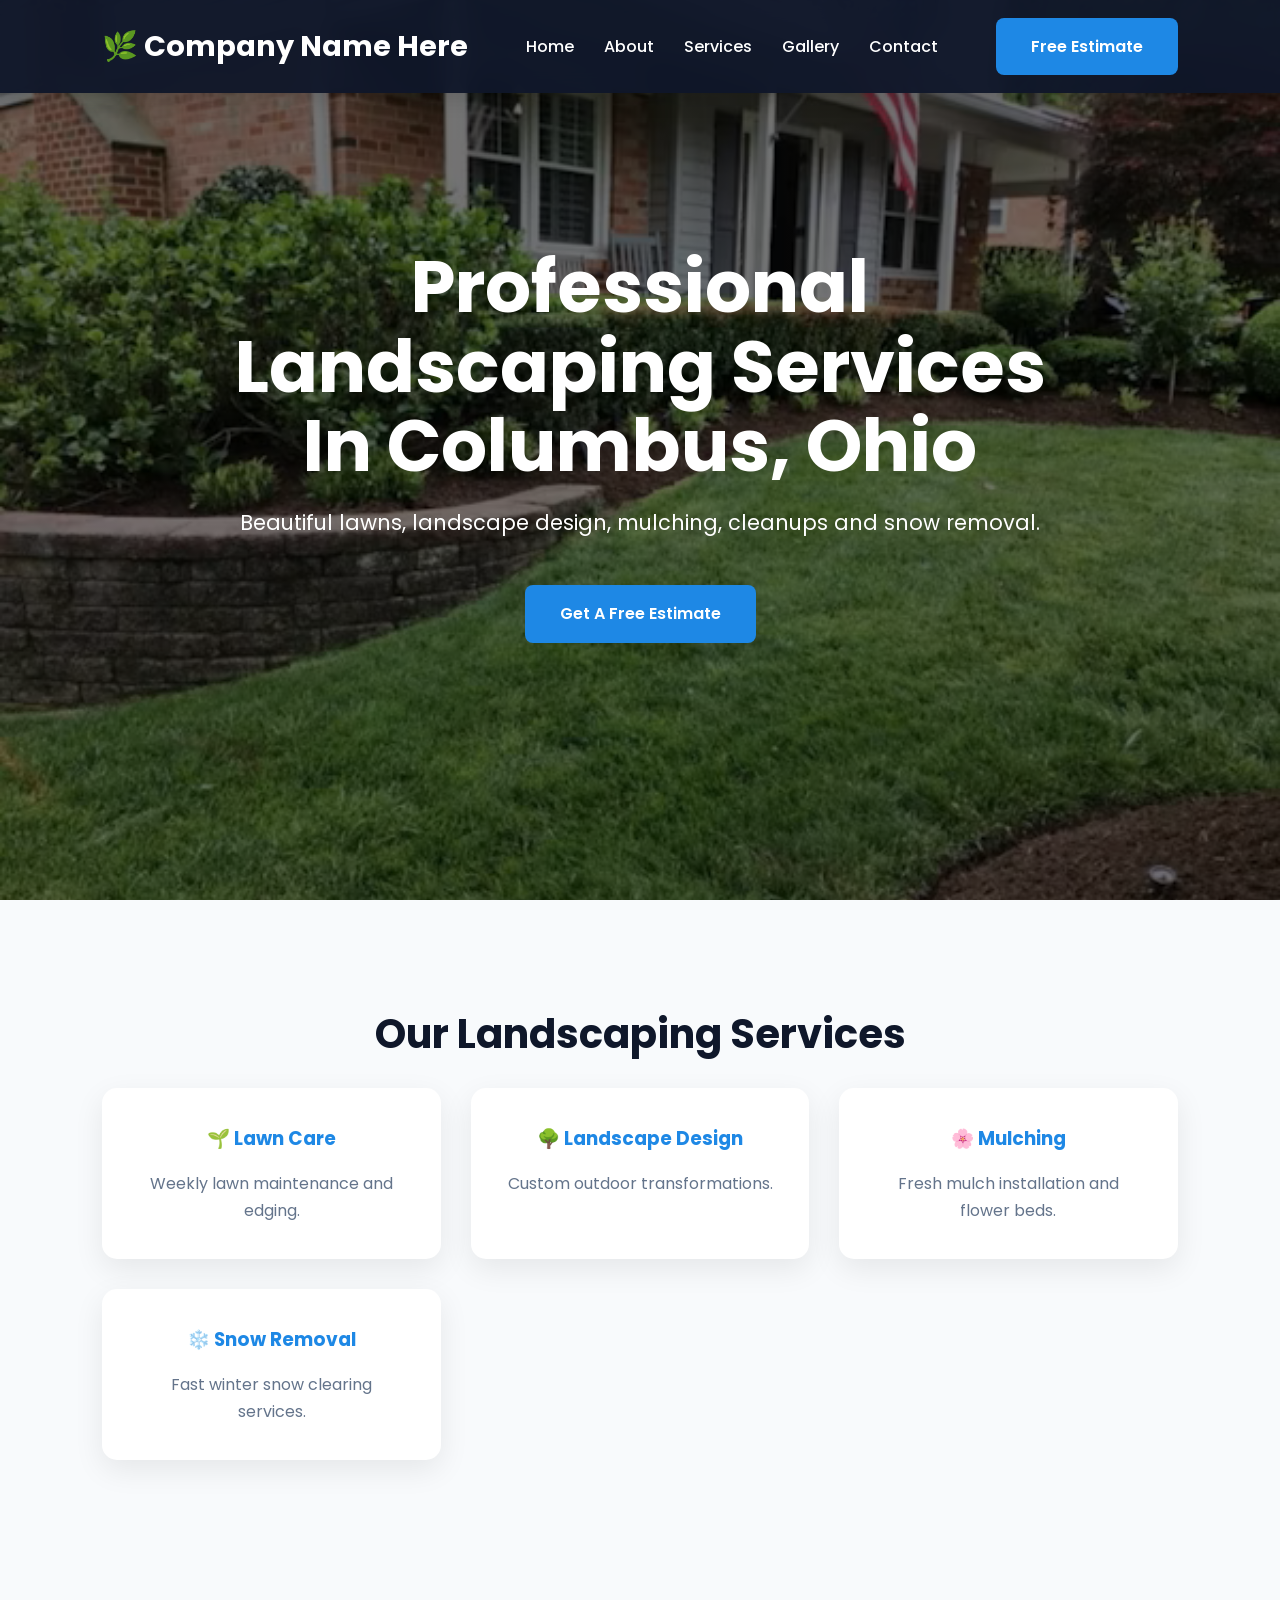
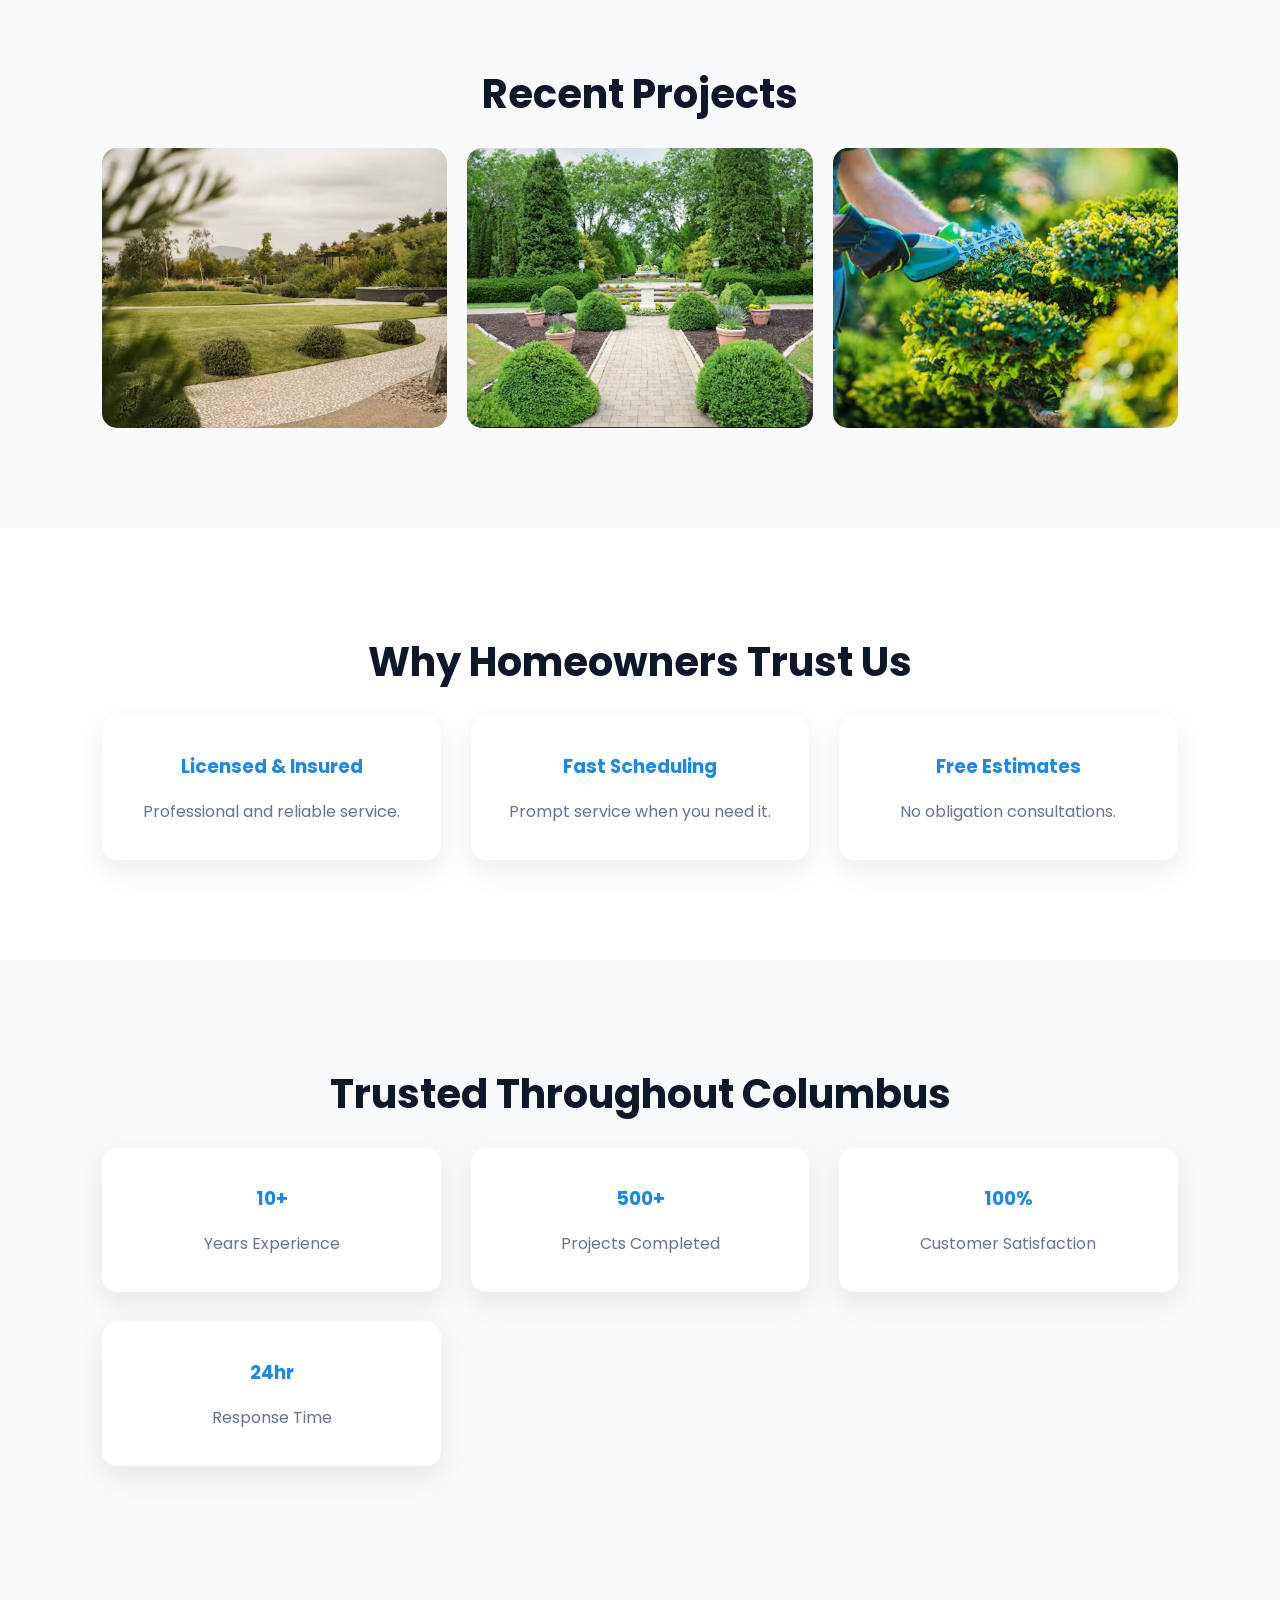
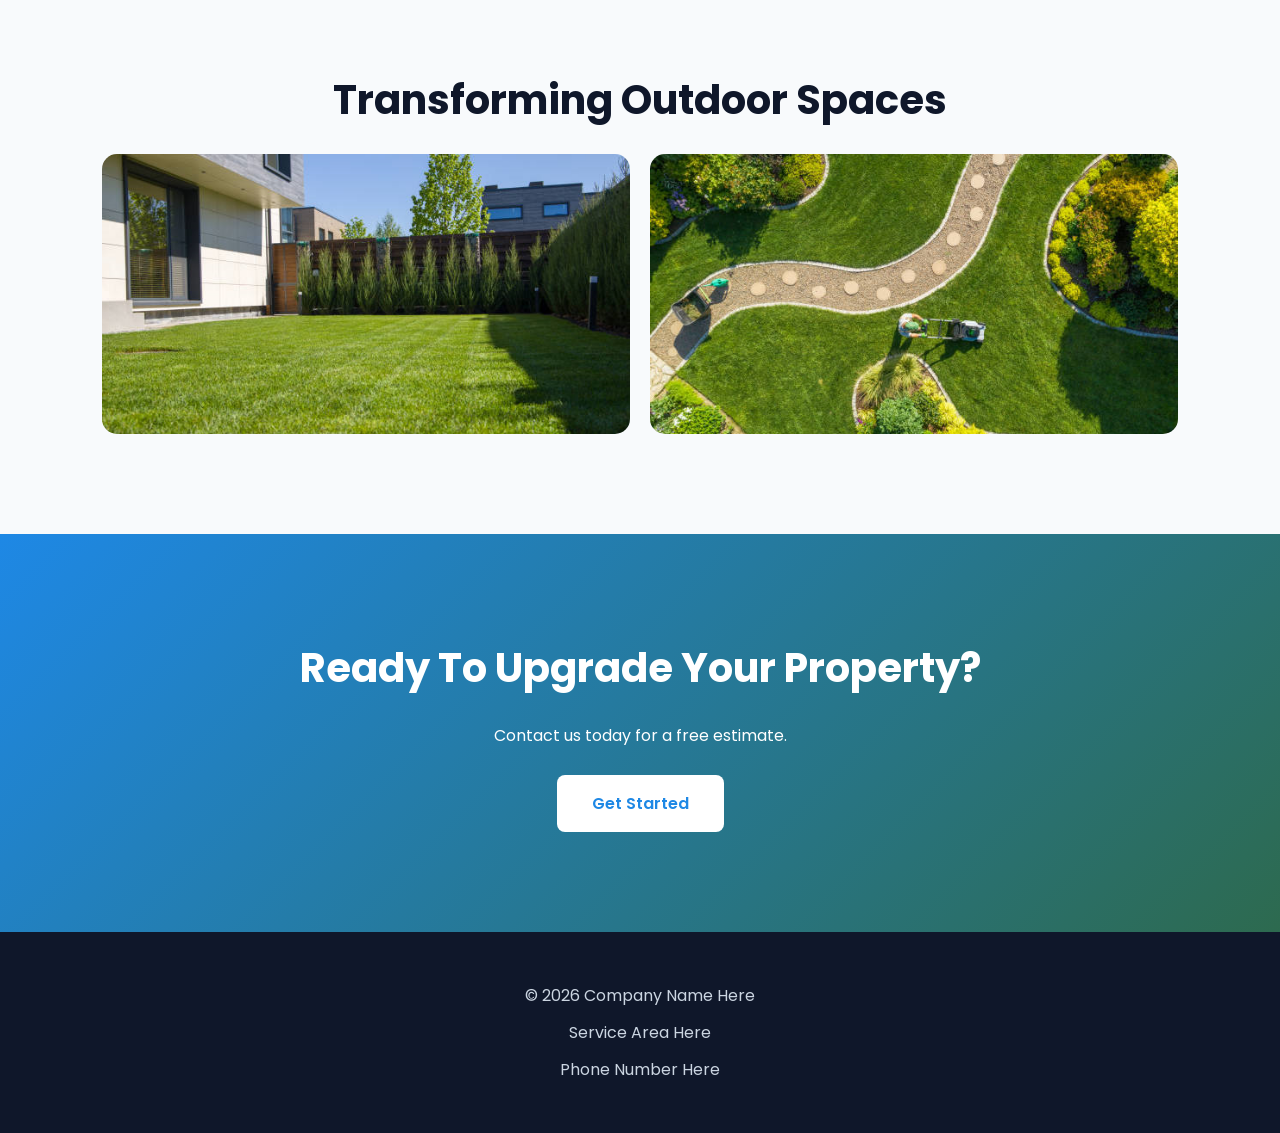
==== index.html @ c64b62e5 "Implement menu toggle functionality in index.html Added JavaScript for menu toggle functionality." ====
<!DOCTYPE html>
<html lang="en">

<head>
    <meta charset="UTF-8">
    <meta name="viewport" content="width=device-width, initial-scale=1.0">

    <title>Company Name Here</title>

    <link rel="stylesheet" href="css/style.css">
</head>
<script>

const menuToggle = document.getElementById("menu-toggle");
const navMenu = document.getElementById("nav-menu");

menuToggle.addEventListener("click", () => {
    navMenu.classList.toggle("active");
});

</script>
<body>


<nav>
    <div class="logo">
        🌿 Company Name Here
    </div>
<div class="menu-toggle" id="menu-toggle">
    ☰
</div>
    <ul id="nav-menu">
        <li><a href="index.html">Home</a></li>
        <li><a href="about.html">About</a></li>
        <li><a href="services.html">Services</a></li>
        <li><a href="gallery.html">Gallery</a></li>
        <li><a href="contact.html">Contact</a></li>
    </ul>

    <a href="contact.html" class="btn">
        Free Estimate
    </a>
</nav>
<section class="hero">

    <div class="hero-content">

        <h1>
            Professional Landscaping Services
            In Columbus, Ohio
        </h1>

        <p>
            Beautiful lawns, landscape design,
            mulching, cleanups and snow removal.
        </p>

        <a href="contact.html" class="btn">
            Get A Free Estimate
        </a>

    </div>

</section>
<section class="services-preview">

<h2>Our Landscaping Services</h2>

<div class="cards">

<div class="card">
<h3>🌱 Lawn Care</h3>
<p>Weekly lawn maintenance and edging.</p>
</div>

<div class="card">
<h3>🌳 Landscape Design</h3>
<p>Custom outdoor transformations.</p>
</div>

<div class="card">
<h3>🌸 Mulching</h3>
<p>Fresh mulch installation and flower beds.</p>
</div>

<div class="card">
<h3>❄️ Snow Removal</h3>
<p>Fast winter snow clearing services.</p>
</div>

</div>

</section>
<section class="projects">

<h2>Recent Projects</h2>

<div class="gallery">

<img src="images/project1.png" alt="">
<img src="images/project2.png" alt="">
<img src="images/project3.png" alt="">

</div>

</section>
<section class="why-us">

<h2>Why Homeowners Trust Us</h2>

<div class="cards">

<div class="card">
<h3>Licensed & Insured</h3>
<p>Professional and reliable service.</p>
</div>

<div class="card">
<h3>Fast Scheduling</h3>
<p>Prompt service when you need it.</p>
</div>

<div class="card">
<h3>Free Estimates</h3>
<p>No obligation consultations.</p>
</div>

</div>

</section>
<section class="stats">

<h2>Trusted Throughout Columbus</h2>

<div class="cards">

<div class="card">
<h3>10+</h3>
<p>Years Experience</p>
</div>

<div class="card">
<h3>500+</h3>
<p>Projects Completed</p>
</div>

<div class="card">
<h3>100%</h3>
<p>Customer Satisfaction</p>
</div>

<div class="card">
<h3>24hr</h3>
<p>Response Time</p>
</div>

</div>

</section>
<section class="before-after">

<h2>Transforming Outdoor Spaces</h2>

<div class="gallery">

<img src="images/before.png" alt="">
<img src="images/after.png" alt="">

</div>

</section>
<section class="cta">

<h2>
Ready To Upgrade Your Property?
</h2>

<p>
Contact us today for a free estimate.
</p>

<a href="contact.html" class="btn">
Get Started
</a>

</section>

<footer>

<p>
© 2026 Company Name Here
</p>

<p>
Service Area Here
</p>

<p>
Phone Number Here
</p>

</footer>
---- css/style.css ----
@import url('https://fonts.googleapis.com/css2?family=Poppins:wght@300;400;500;600;700;800&display=swap');

/* ==========================
   ROOT COLORS
========================== */

:root{
    --primary:#1e88e5;
    --primary-dark:#1565c0;
    --secondary:#2d6a4f;
    --dark:#0f172a;
    --light:#f8fafc;
    --gray:#64748b;
    --white:#ffffff;
}

/* ==========================
   RESET
========================== */

*{
    margin:0;
    padding:0;
    box-sizing:border-box;
}

html{
    scroll-behavior:smooth;
}

body{
    font-family:'Poppins',sans-serif;
    background:var(--light);
    color:#333;
    line-height:1.7;
}

img{
    max-width:100%;
    display:block;
}

a{
    text-decoration:none;
}

ul{
    list-style:none;
}

/* ==========================
   CONTAINER
========================== */

.container{
    width:90%;
    max-width:1200px;
    margin:auto;
}

/* ==========================
   NAVBAR
========================== */

nav{
    position:fixed;
    top:0;
    left:0;
    width:100%;
    background:rgba(15,23,42,.95);
    backdrop-filter:blur(10px);
    padding:18px 8%;
    display:flex;
    justify-content:space-between;
    align-items:center;
    z-index:1000;
    box-shadow:0 5px 20px rgba(0,0,0,.15);
}

.logo{
    color:white;
    font-size:1.8rem;
    font-weight:700;
}

.logo span{
    color:var(--primary);
}

nav ul{
    display:flex;
    gap:30px;
}

nav ul li a{
    color:white;
    font-weight:500;
    transition:.3s;
}

nav ul li a:hover{
    color:var(--primary);
}

/* ==========================
   BUTTONS
========================== */

.btn{
    display:inline-block;
    background:var(--primary);
    color:white;
    padding:15px 35px;
    border-radius:8px;
    font-weight:600;
    transition:.3s;
}

.btn:hover{
    background:var(--primary-dark);
    transform:translateY(-4px);
}

/* ==========================
   HERO SECTION
========================== */

.hero{
    height:100vh;

    background:
    linear-gradient(
    rgba(0,0,0,.55),
    rgba(0,0,0,.55)),
    url("../images/hero.png");

    background-size:cover;
    background-position:center;
    background-repeat:no-repeat;

    display:flex;
    justify-content:center;
    align-items:center;
    text-align:center;

    color:white;
}

.hero-content{
    max-width:900px;
    padding:20px;
}

.hero-content h1{
    font-size:4.5rem;
    line-height:1.1;
    margin-bottom:20px;
}

.hero-content p{
    font-size:1.3rem;
    margin-bottom:35px;
}

.hero-content .btn{
    margin:10px;
}

/* ==========================
   SECTION GENERAL
========================== */

section{
    padding:100px 8%;
}

section h2{
    text-align:center;
    font-size:2.5rem;
    margin-bottom:20px;
    color:var(--dark);
}

.section-subtitle{
    text-align:center;
    color:var(--gray);
    margin-bottom:60px;
}

/* ==========================
   SERVICE CARDS
========================== */

.cards{
    display:grid;
    grid-template-columns:repeat(auto-fit,minmax(260px,1fr));
    gap:30px;
}

.card{
    background:white;
    padding:35px;
    border-radius:15px;
    text-align:center;
    box-shadow:0 10px 30px rgba(0,0,0,.08);
    transition:.3s;
}

.card:hover{
    transform:translateY(-10px);
}

.card h3{
    color:var(--primary);
    margin-bottom:15px;
}

.card p{
    color:var(--gray);
}

/* ==========================
   FEATURE IMAGE SECTION
========================== */

.feature-section{
    display:grid;
    grid-template-columns:1fr 1fr;
    gap:40px;
    align-items:center;
}

.feature-section img{
    border-radius:15px;
    box-shadow:0 10px 30px rgba(0,0,0,.15);
}

.feature-content h2{
    text-align:left;
}

.feature-content p{
    margin-bottom:20px;
    color:var(--gray);
}

/* ==========================
   GALLERY
========================== */

.gallery{
    display:grid;
    grid-template-columns:repeat(auto-fit,minmax(300px,1fr));
    gap:20px;
}

.gallery img{
    height:280px;
    width:100%;
    object-fit:cover;
    border-radius:15px;
    transition:.4s;
}

.gallery img:hover{
    transform:scale(1.05);
}

/* ==========================
   WHY CHOOSE US
========================== */

.why-us{
    background:white;
}

.why-us-grid{
    display:grid;
    grid-template-columns:repeat(auto-fit,minmax(250px,1fr));
    gap:30px;
}

.why-box{
    background:var(--light);
    padding:30px;
    border-radius:15px;
    border-left:5px solid var(--primary);
}

.why-box h3{
    margin-bottom:10px;
    color:var(--dark);
}

/* ==========================
   TESTIMONIALS
========================== */

.testimonials{
    background:#edf6ff;
}

.testimonial{
    background:white;
    max-width:800px;
    margin:20px auto;
    padding:40px;
    border-radius:15px;
    text-align:center;
    box-shadow:0 10px 25px rgba(0,0,0,.08);
}

.testimonial h4{
    margin-top:20px;
    color:var(--primary);
}

/* ==========================
   CTA SECTION
========================== */

.cta{
    background:
    linear-gradient(
    135deg,
    var(--primary),
    var(--secondary));

    text-align:center;
    color:white;

    padding:100px 0;
    width:100%;
}

.cta h2{
    color:white;
}

.cta p{
    margin-bottom:25px;
}
.cta .btn{
    background:white;
    color:var(--primary);
}

.cta .btn:hover{
    background:#f1f5f9;
}
/* ==========================
   CONTACT FORM
========================== */

form{
    max-width:700px;
    margin:auto;
}

form input,
form textarea{
    width:100%;
    padding:16px;
    border:1px solid #ddd;
    border-radius:10px;
    margin-bottom:20px;
    font-family:inherit;
}

form textarea{
    resize:none;
    height:180px;
}

form button{
    width:100%;
    padding:18px;
    border:none;
    border-radius:10px;
    background:var(--primary);
    color:white;
    font-size:1rem;
    font-weight:600;
    cursor:pointer;
    transition:.3s;
}

form button:hover{
    background:var(--primary-dark);
}

/* ==========================
   FOOTER
========================== */

footer{
    background:var(--dark);
    color:white;
    text-align:center;
    padding:40px 20px;
}

footer p{
    margin:10px 0;
    color:#cbd5e1;
}

/* ==========================
   ABOUT PAGE
========================== */

.about-section{
    max-width:1000px;
    margin:auto;
    text-align:center;
}

.about-section p{
    margin-bottom:25px;
    color:var(--gray);
}

/* ==========================
   SERVICES PAGE
========================== */

.service{
    background:white;
    padding:30px;
    border-radius:15px;
    margin-bottom:25px;
    box-shadow:0 10px 25px rgba(0,0,0,.08);
}

.service h2{
    text-align:left;
    color:var(--primary);
}

/* ==========================
   MOBILE
========================== */

@media(max-width:900px){

    nav{
        flex-direction:column;
        gap:15px;
    }

    nav ul{
        flex-wrap:wrap;
        justify-content:center;
    }

    .hero-content h1{
        font-size:2.8rem;
    }

    .hero-content p{
        font-size:1rem;
    }

    .feature-section{
        grid-template-columns:1fr;
    }

    section{
        padding:80px 5%;
    }
}
/* ==========================
   ABOUT BANNER
========================== */

.about-banner{
    height:60vh;

    background:
    linear-gradient(
        rgba(0,0,0,.45),
        rgba(0,0,0,.45)
    ),
    url("../images/about-hero.jpg");

    background-size:cover;
    background-position:center;

    display:flex;
    justify-content:center;
    align-items:center;

    text-align:center;
}

.banner-overlay h1{
    color:white;
    font-size:4rem;
    font-weight:700;
    text-shadow:0 4px 10px rgba(0,0,0,.3);
}
.contact-banner{
    height:80vh;

    background:
    linear-gradient(
        rgba(0,0,0,.60),
        rgba(0,0,0,.60)
    ),
    url("../images/contact-hero.png");

    background-size:cover;
    background-position:center;
    background-repeat:no-repeat;

    display:flex;
    justify-content:center;
    align-items:center;
    text-align:center;
}
/* ==========================
   ABOUT PAGE
========================== */

.about-section{
    max-width:1000px;
    margin:auto;
    text-align:center;
}

.about-title{
    text-align:center;
    font-size:3rem;
    margin-bottom:30px;
    color:var(--dark);
}
.about-section{
    max-width:1000px;
    margin:auto;
    text-align:center;
}
/* ==========================
   ABOUT PAGE HERO
========================== */

.about-banner{
    height:70vh;

    background:
    linear-gradient(
        rgba(0,0,0,.60),
        rgba(0,0,0,.60)
    ),
    url("../images/about-hero.png");

    background-size:cover;
    background-position:center;
    background-repeat:no-repeat;

    display:flex;
    justify-content:center;
    align-items:center;
    text-align:center;
}

.banner-overlay h1{
    color:white;
    font-size:4rem;
    font-weight:700;
    text-shadow:0 4px 8px rgba(0,0,0,.4);
}
.mission-section{
    max-width:900px;
    margin:auto;
    text-align:center;
}

.mission-section p{
    text-align:center;
    color:#64748b;
    font-size:1.1rem;
    line-height:1.8;
}
.mission-section h2{
    font-size:2.5rem;
    margin-bottom:25px;
    text-align:center;
}
.banner-overlay p{
    color:white;
    font-size:1.3rem;
    margin-top:15px;
    max-width:700px;
    margin-left:auto;
    margin-right:auto;
    text-shadow:0 3px 8px rgba(0,0,0,.4);
}
/* HAMBURGER MENU */

.menu-toggle{
    display:none;
    font-size:2rem;
    color:white;
    cursor:pointer;
}

@media(max-width:900px){

    .menu-toggle{
        display:block;
    }

    nav{
        flex-wrap:wrap;
    }

    nav ul{
        display:none;
        width:100%;
        flex-direction:column;
        text-align:center;
        margin-top:20px;
        gap:20px;
    }

    nav ul.active{
        display:flex;
    }

    nav .btn{
        display:none;
    }
}
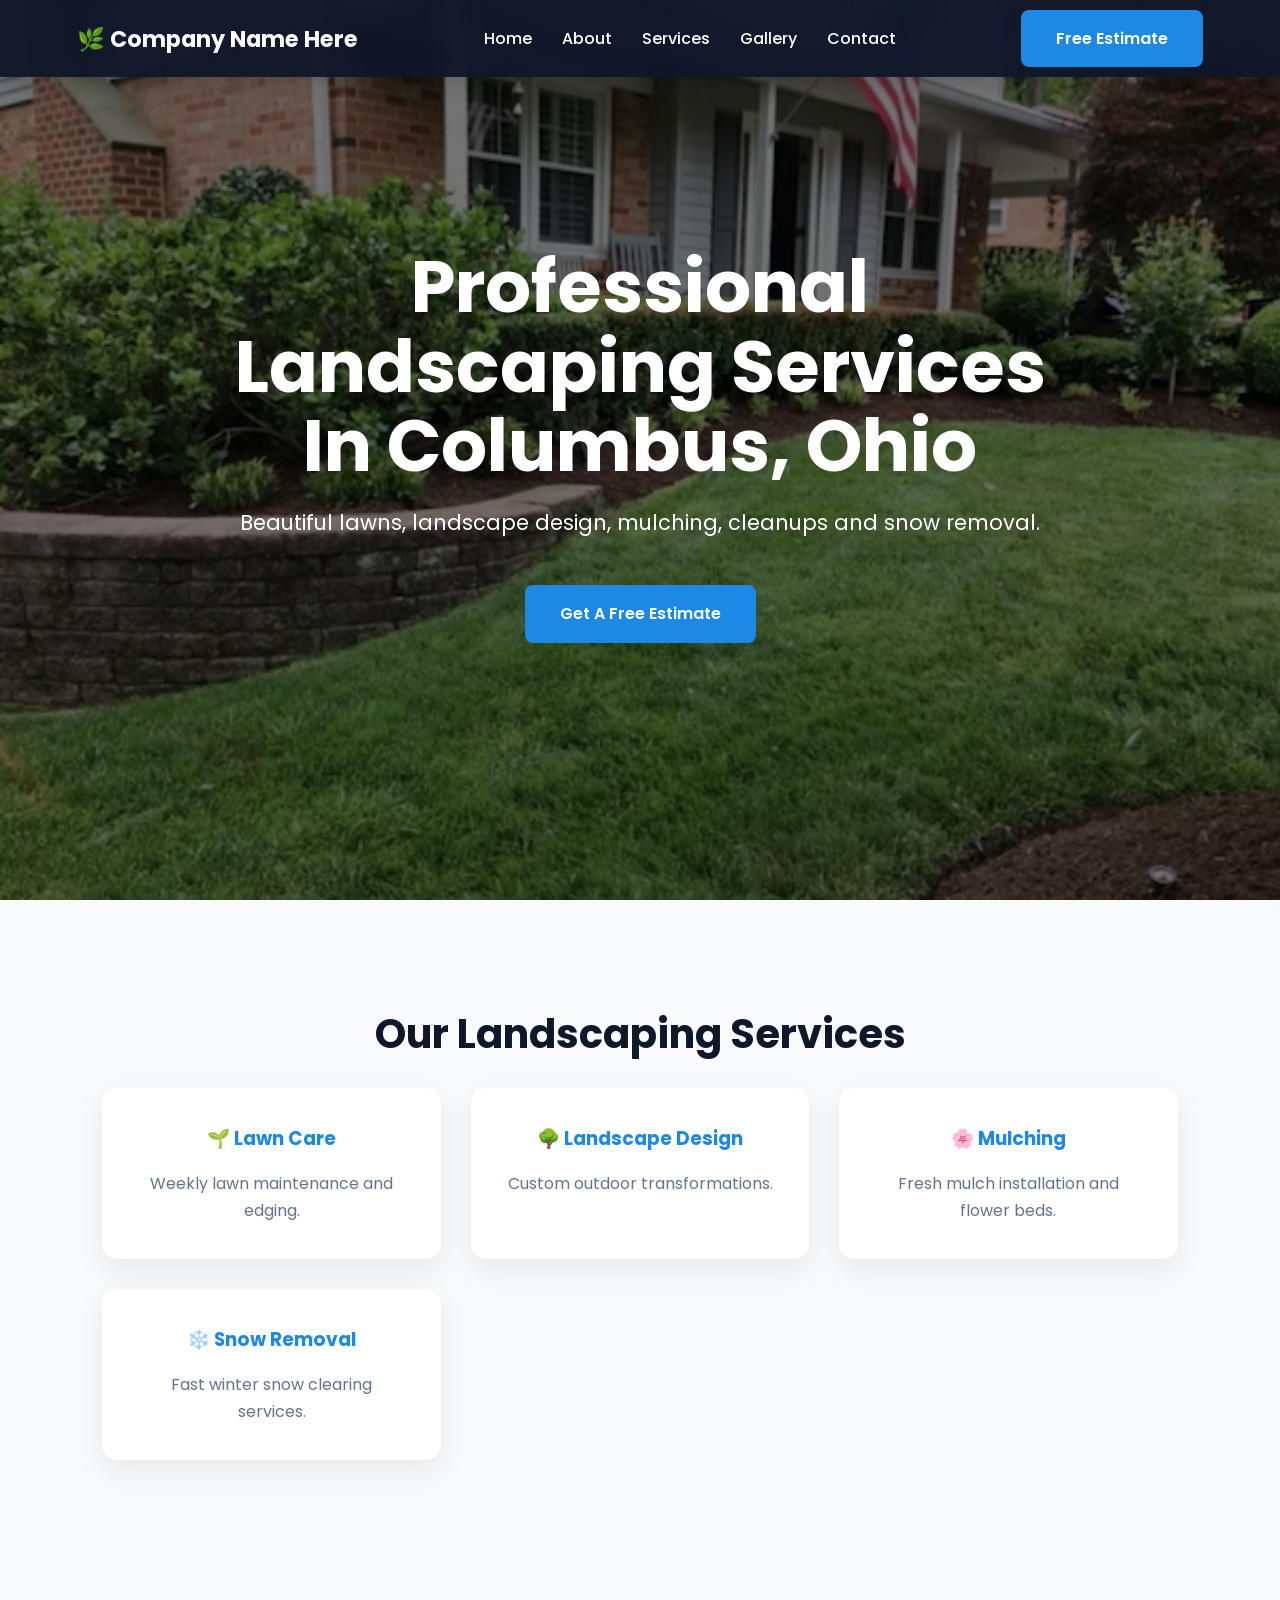
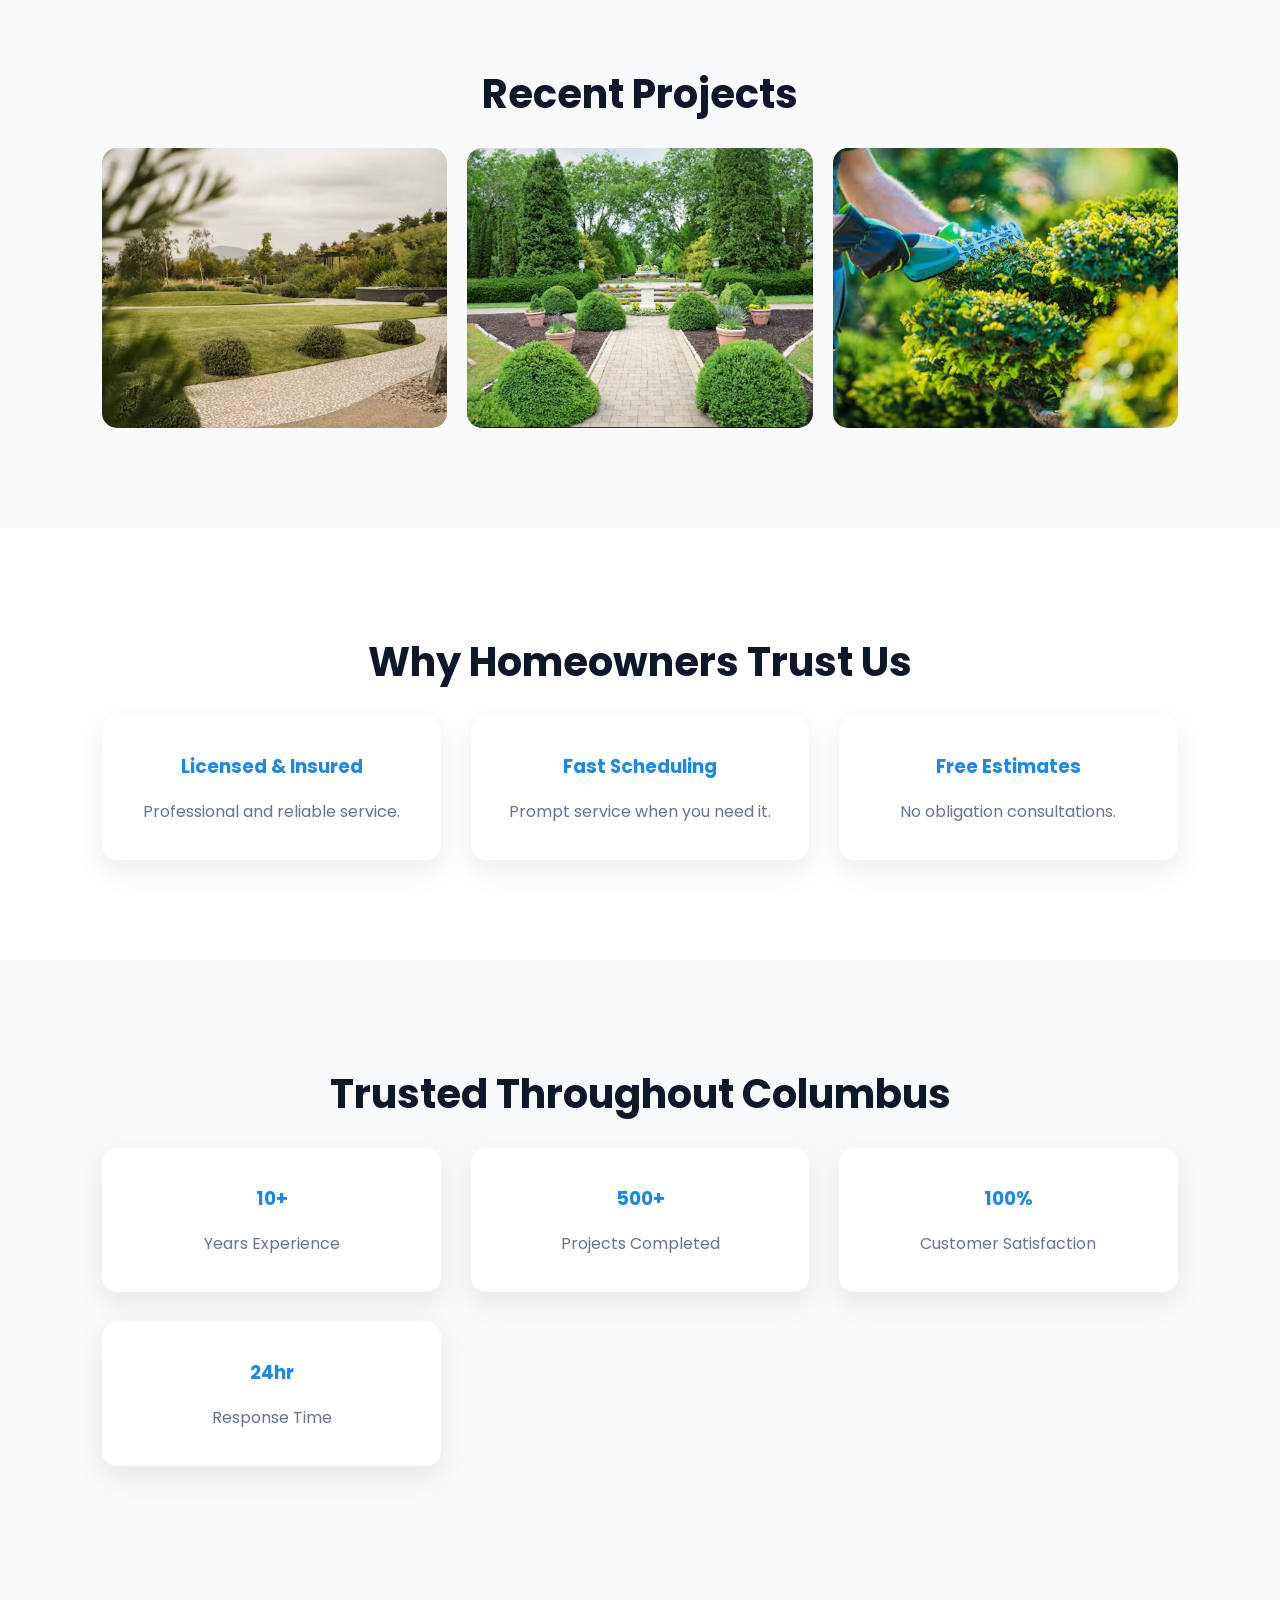
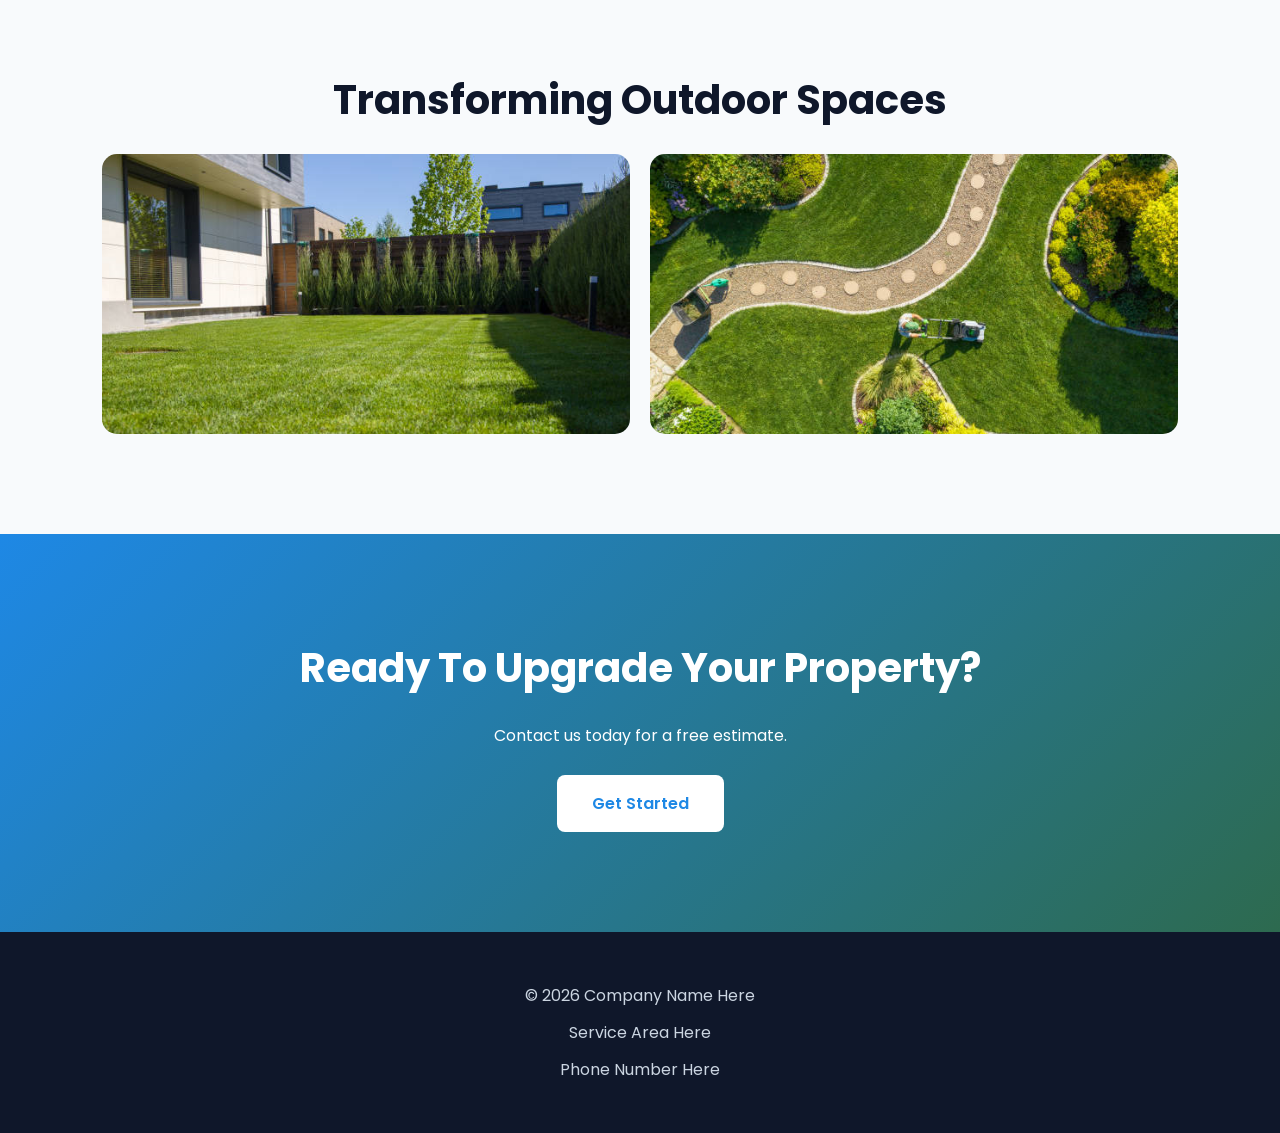
==== commit 99d518bf: "Implement navbar hide/show on scroll Added scroll detection for navbar visibility." ====
--- a/index.html
+++ b/index.html
@@ -9,16 +9,6 @@
 
     <link rel="stylesheet" href="css/style.css">
 </head>
-<script>
-
-const menuToggle = document.getElementById("menu-toggle");
-const navMenu = document.getElementById("nav-menu");
-
-menuToggle.addEventListener("click", () => {
-    navMenu.classList.toggle("active");
-});
-
-</script>
 <body>
 
 
@@ -200,3 +190,30 @@
 </p>
 
 </footer>
+    <script>
+
+const menuToggle = document.getElementById("menu-toggle");
+const navMenu = document.getElementById("nav-menu");
+
+menuToggle.addEventListener("click", () => {
+    navMenu.classList.toggle("active");
+});
+
+</script>
+    <script>
+let lastScroll = 0;
+const navbar = document.querySelector("nav");
+
+window.addEventListener("scroll", () => {
+
+    const currentScroll = window.pageYOffset;
+
+    if(currentScroll > lastScroll){
+        navbar.style.top = "-100px";
+    } else {
+        navbar.style.top = "0";
+    }
+
+    lastScroll = currentScroll;
+});
+</script>
--- a/css/style.css
+++ b/css/style.css
@@ -69,7 +69,7 @@
     width:100%;
     background:rgba(15,23,42,.95);
     backdrop-filter:blur(10px);
-    padding:18px 8%;
+    padding:10px 6%;
     display:flex;
     justify-content:space-between;
     align-items:center;
@@ -79,7 +79,7 @@
 
 .logo{
     color:white;
-    font-size:1.8rem;
+    font-size:1.4rem;
     font-weight:700;
 }
 
@@ -605,15 +605,18 @@
 }
 
 @media(max-width:900px){
-
     .menu-toggle{
-        display:block;
-    }
-
-    nav{
-        flex-wrap:wrap;
-    }
-
+    display:block;
+    font-size:1.8rem;
+    color:white;
+    cursor:pointer;
+    margin-left:auto;
+}
+  nav{
+    display:flex;
+    justify-content:space-between;
+    align-items:center;
+}
     nav ul{
         display:none;
         width:100%;
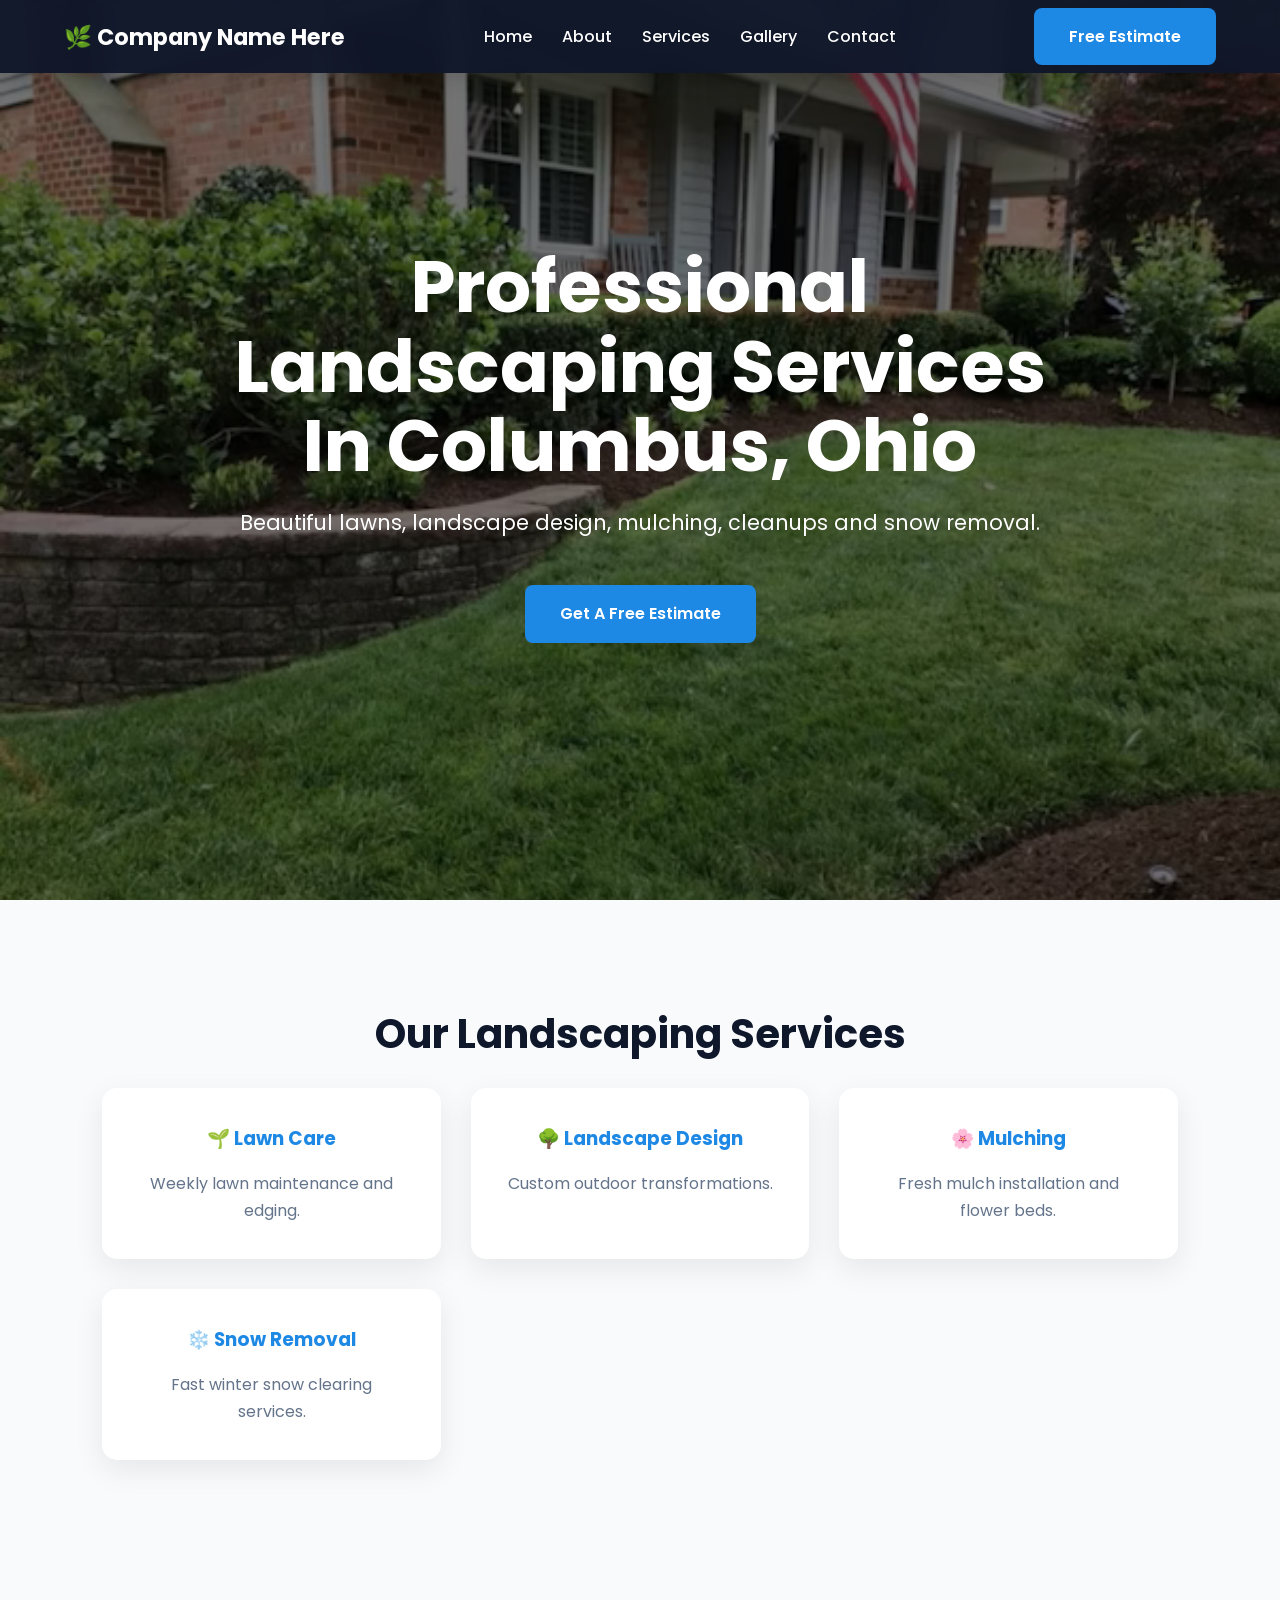
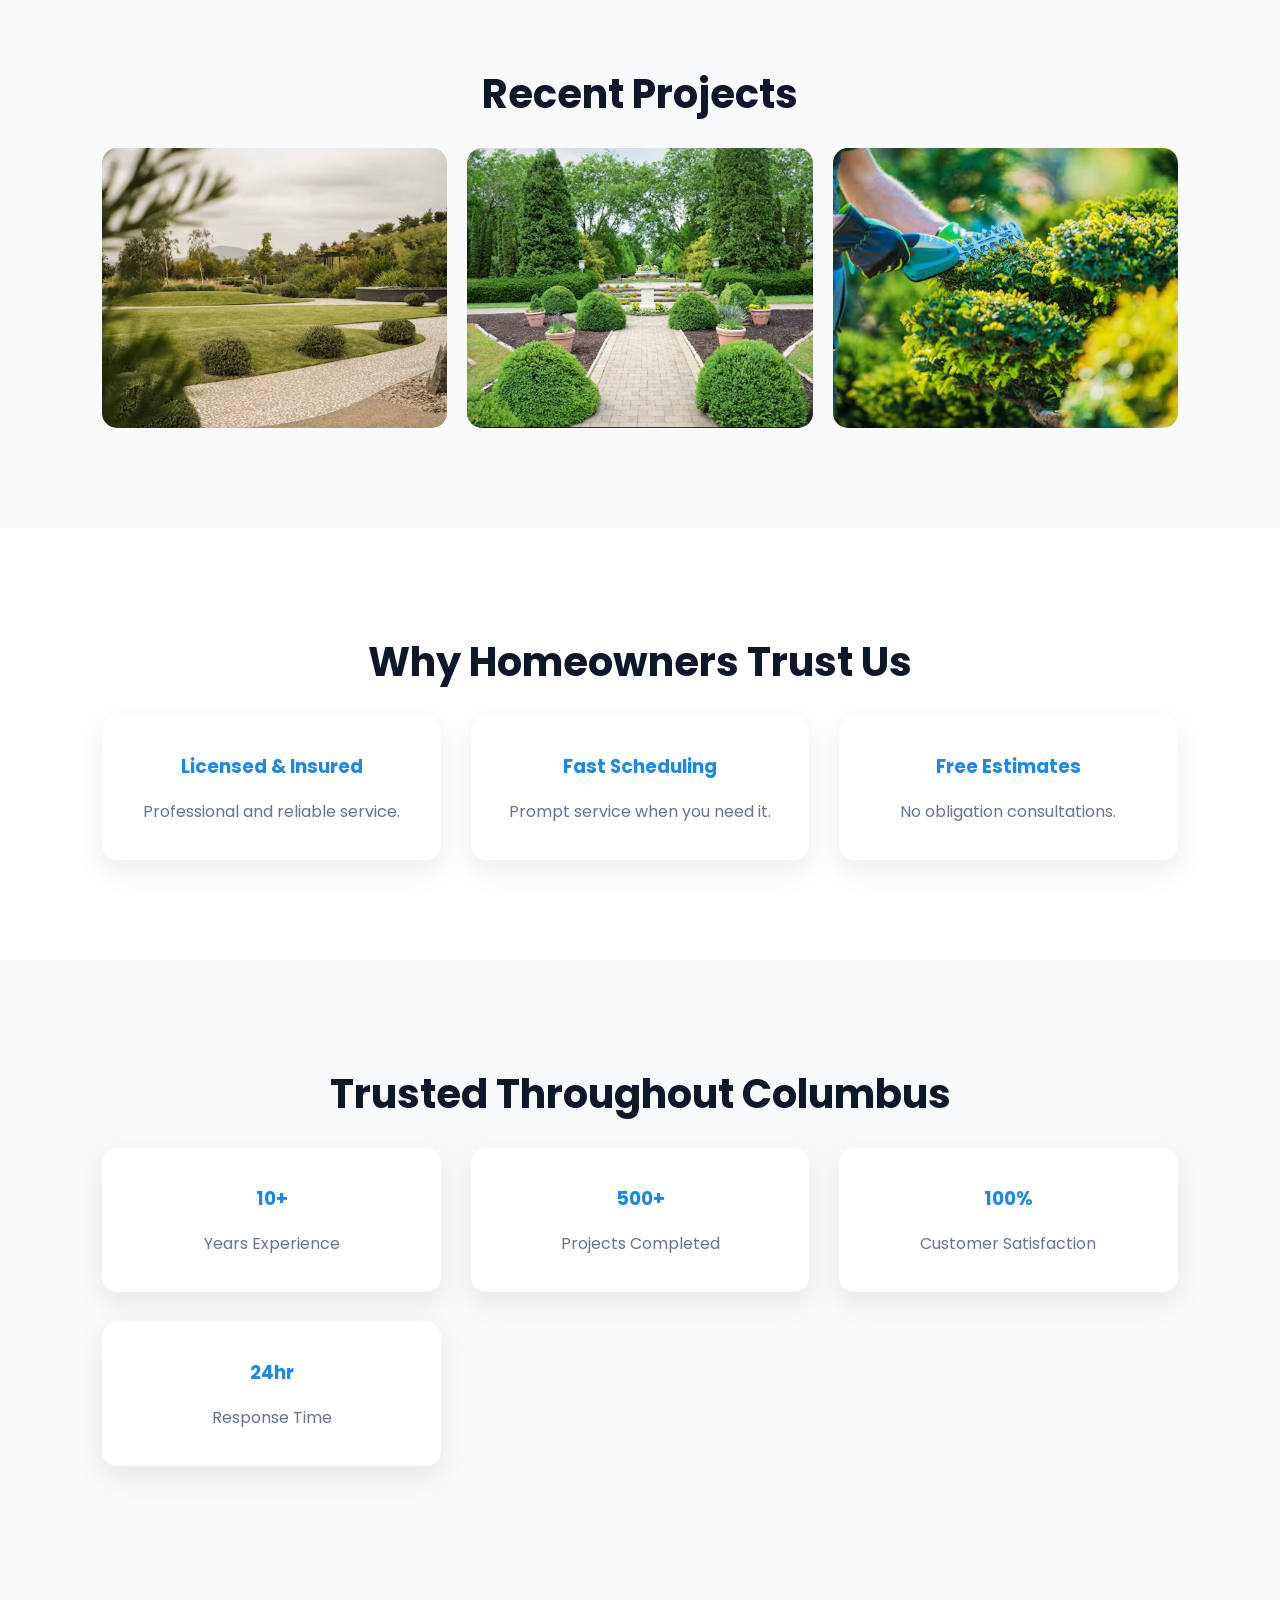
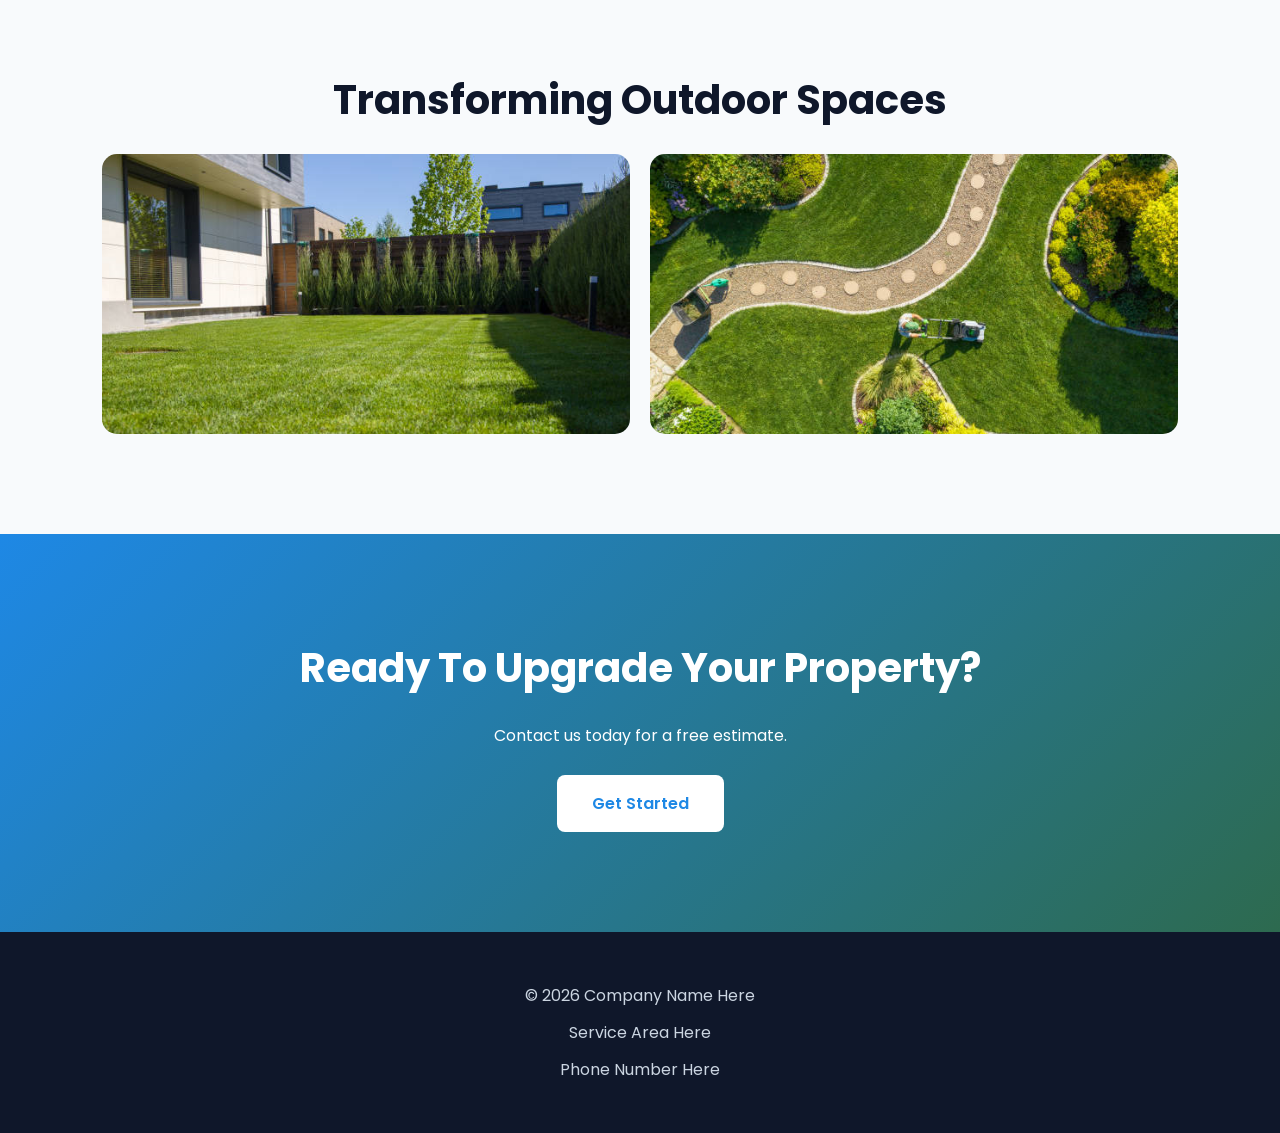
==== commit 300f2a36: "Fix HTML encoding issues in index.html" ====
--- a/index.html
+++ b/index.html
@@ -23,7 +23,7 @@
         <li><a href="index.html">Home</a></li>
         <li><a href="about.html">About</a></li>
         <li><a href="services.html">Services</a></li>
-        <li><a href="gallery.html">Gallery</a></li>
+        <li><a href="recent projects.html">Gallery</a></li>
         <li><a href="contact.html">Contact</a></li>
     </ul>
 
--- a/css/style.css
+++ b/css/style.css
@@ -67,9 +67,10 @@
     top:0;
     left:0;
     width:100%;
+    transition: top 0.10s ease;
     background:rgba(15,23,42,.95);
     backdrop-filter:blur(10px);
-    padding:10px 6%;
+    padding:8px 5%;
     display:flex;
     justify-content:space-between;
     align-items:center;
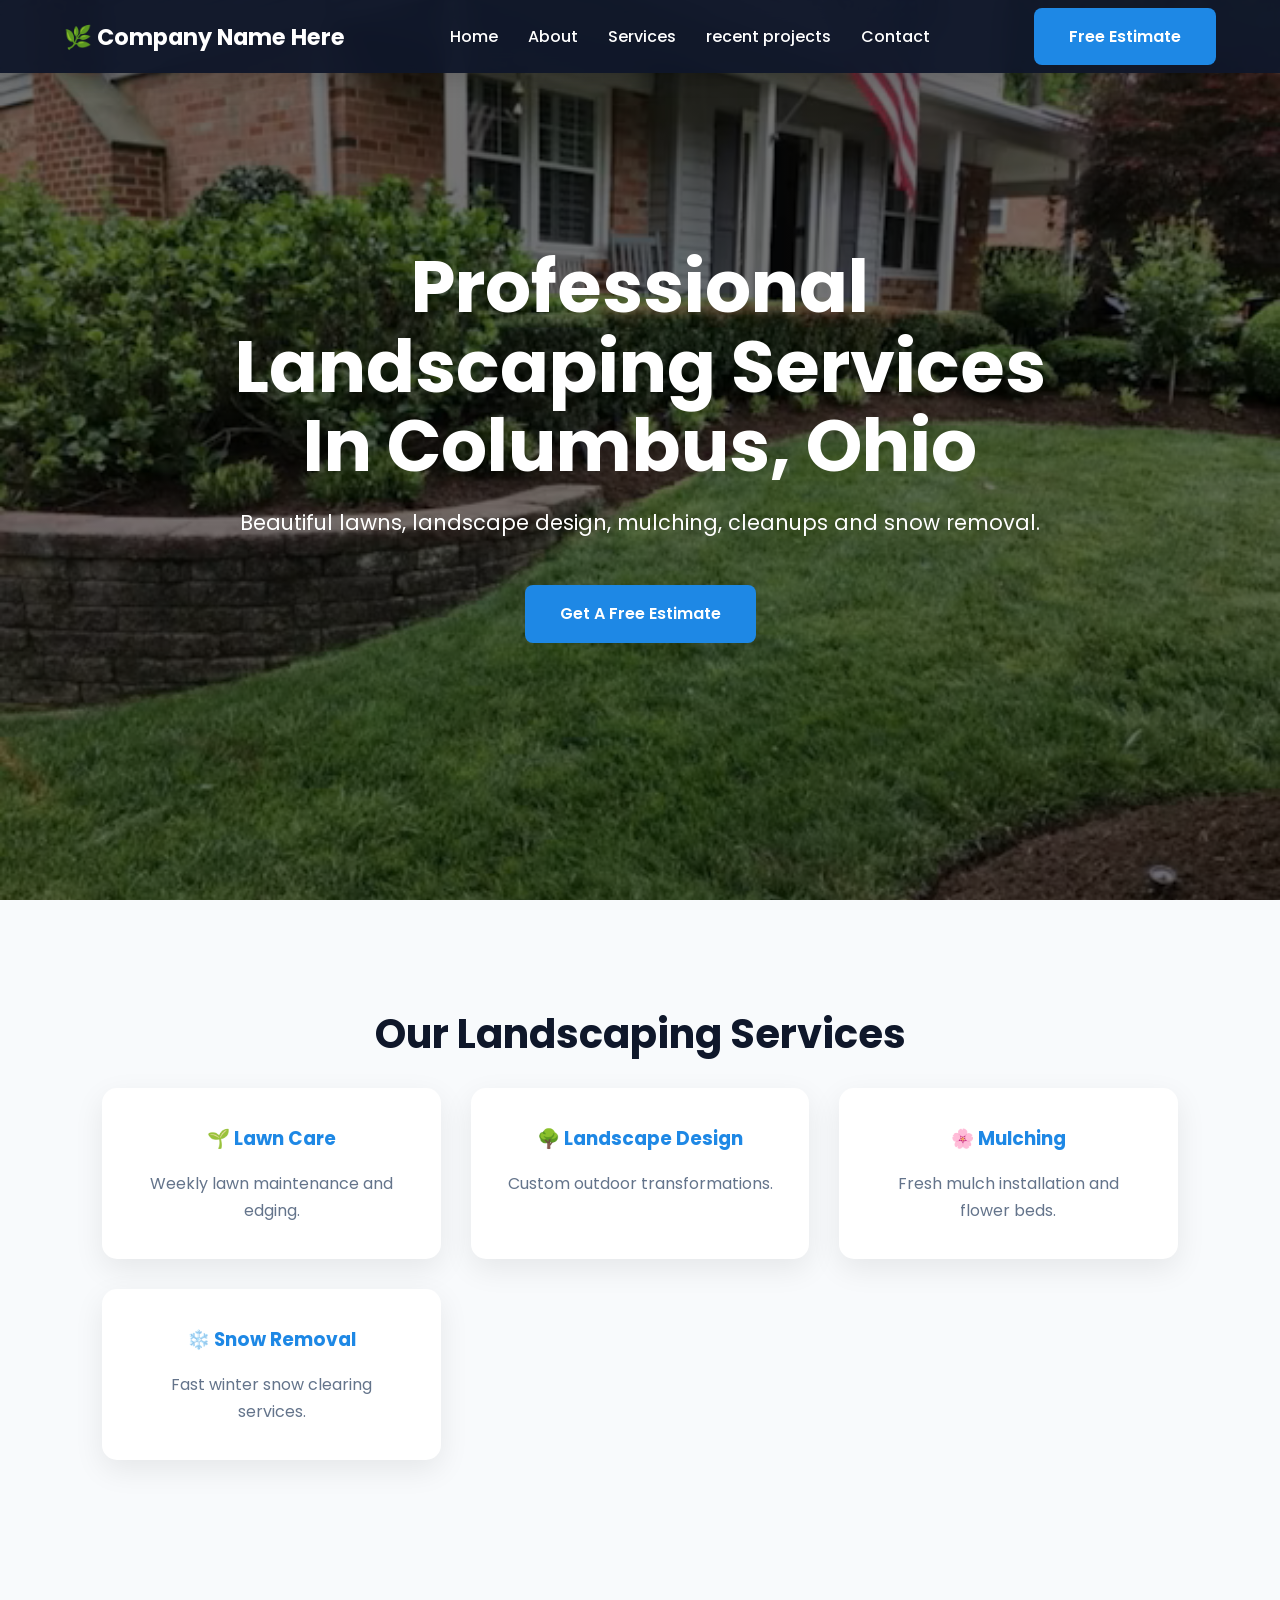
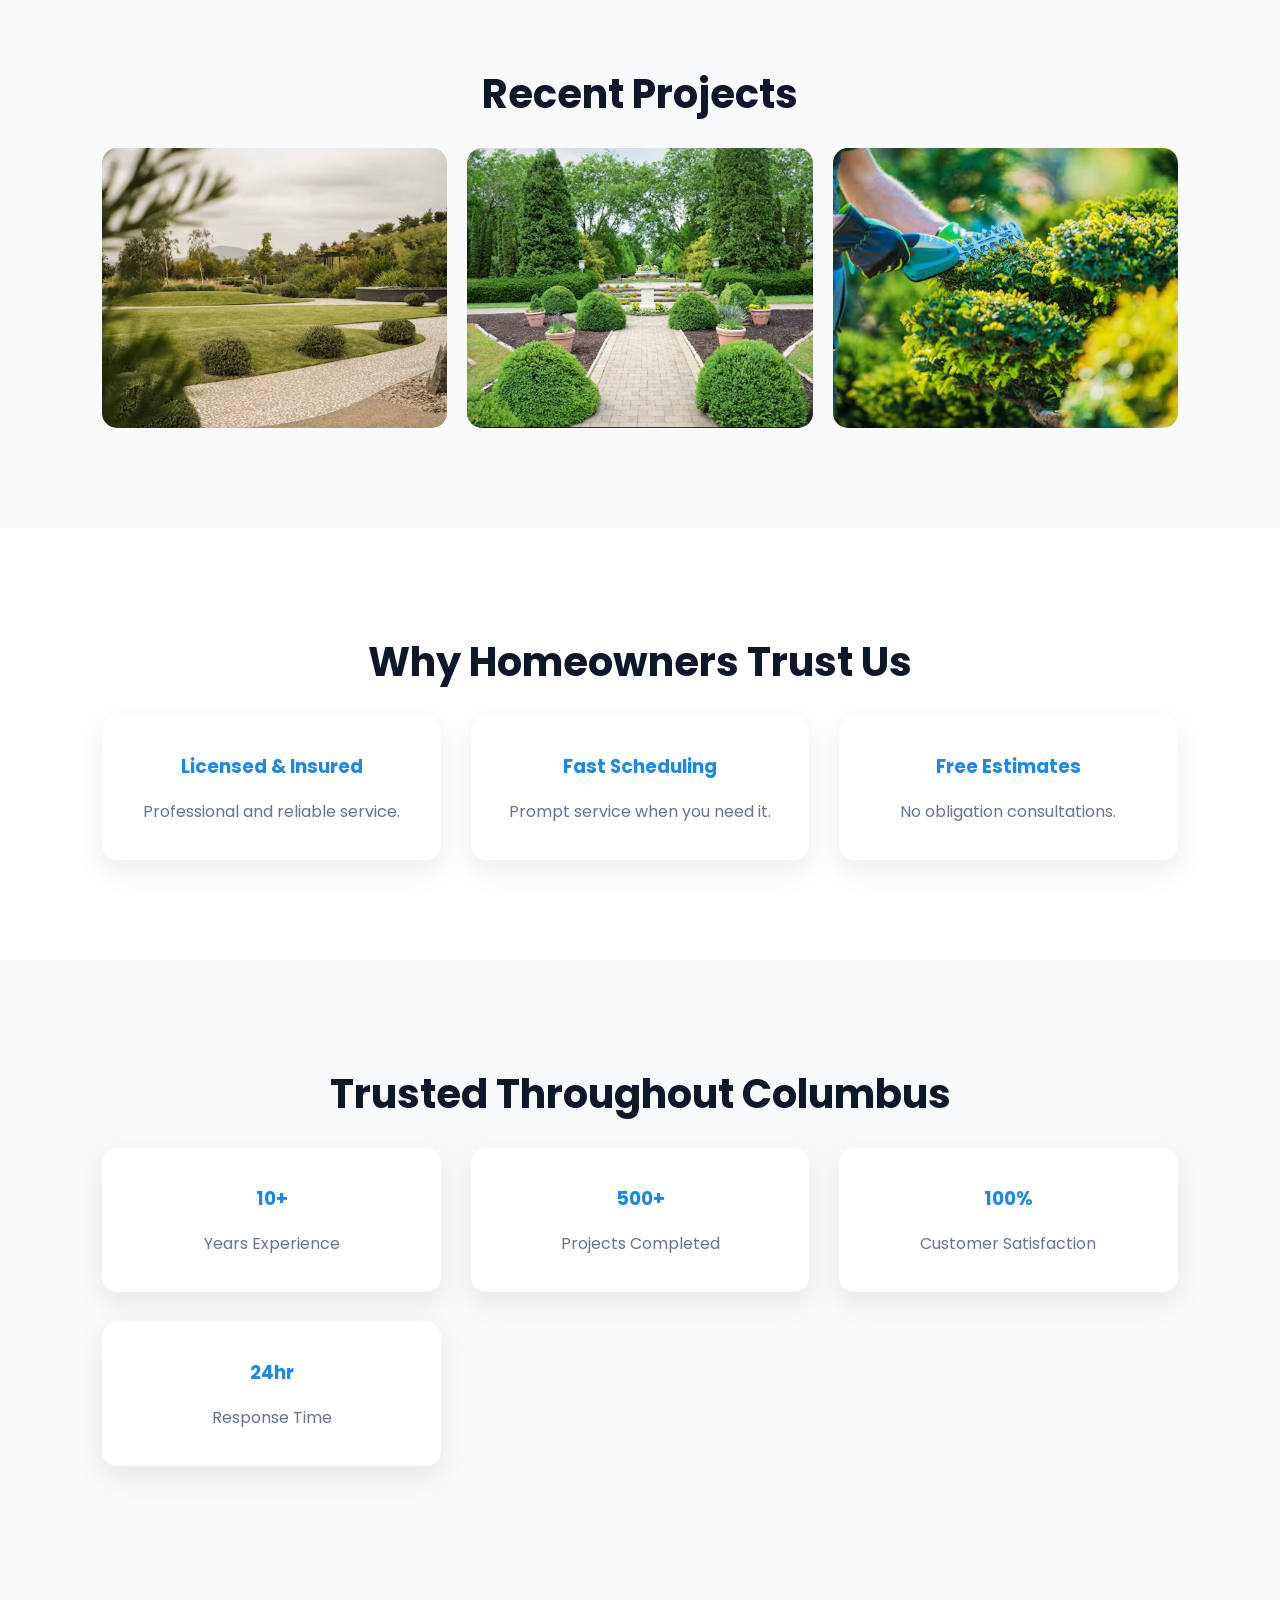
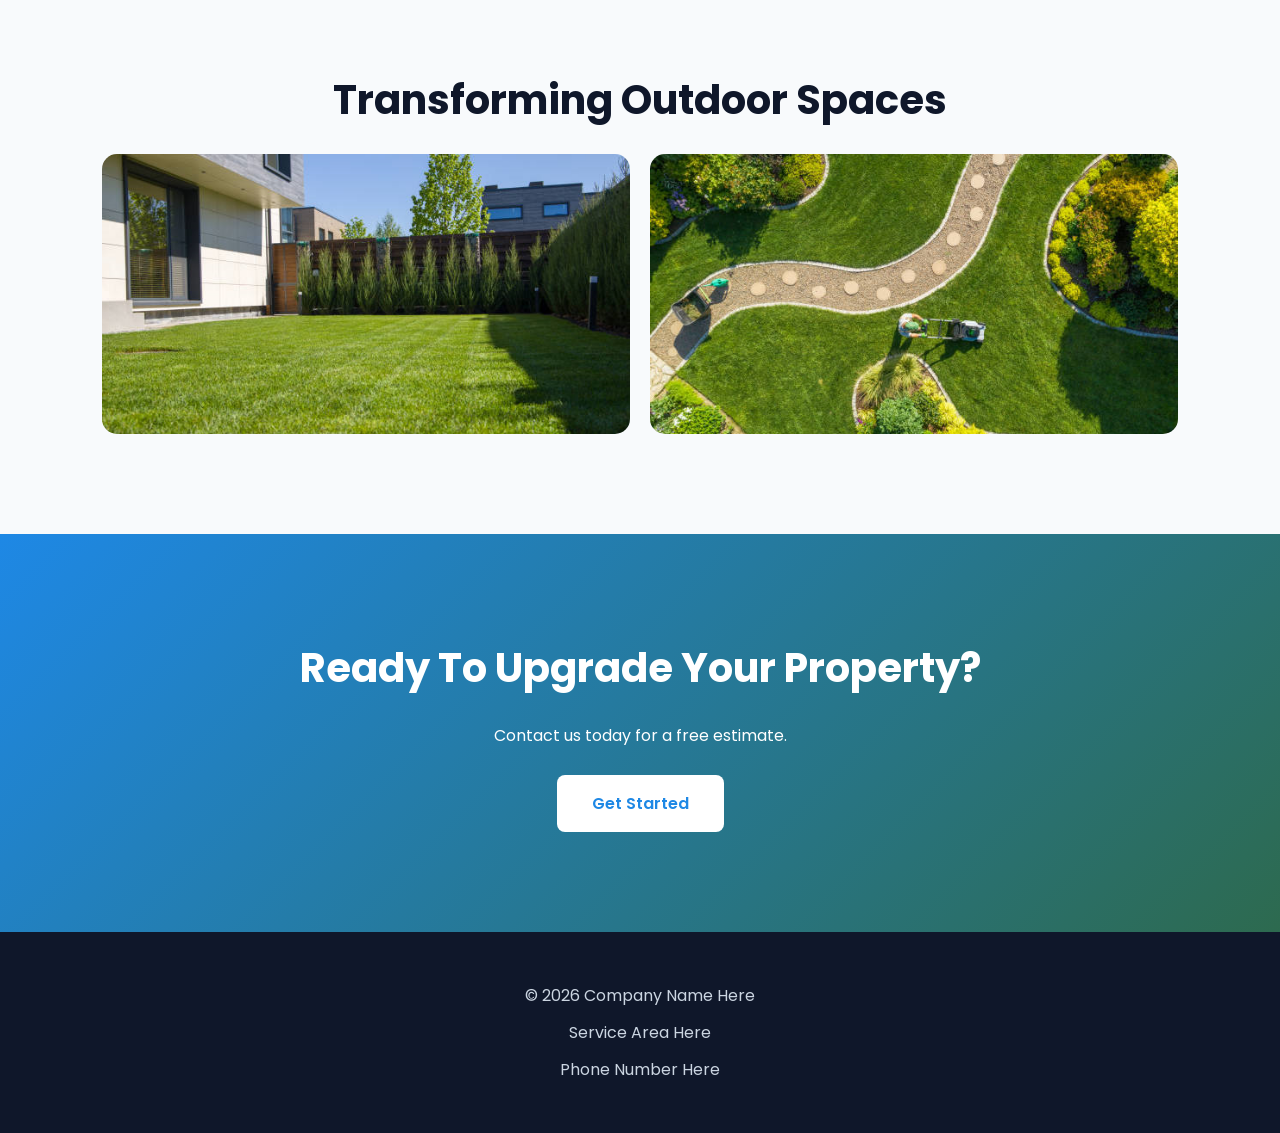
==== commit ad3181a5: "Fix HTML formatting and update project links" ====
--- a/index.html
+++ b/index.html
@@ -23,7 +23,7 @@
         <li><a href="index.html">Home</a></li>
         <li><a href="about.html">About</a></li>
         <li><a href="services.html">Services</a></li>
-        <li><a href="recent projects.html">Gallery</a></li>
+        <li><a href="gallery.html">recent projects</a></li>
         <li><a href="contact.html">Contact</a></li>
     </ul>
 
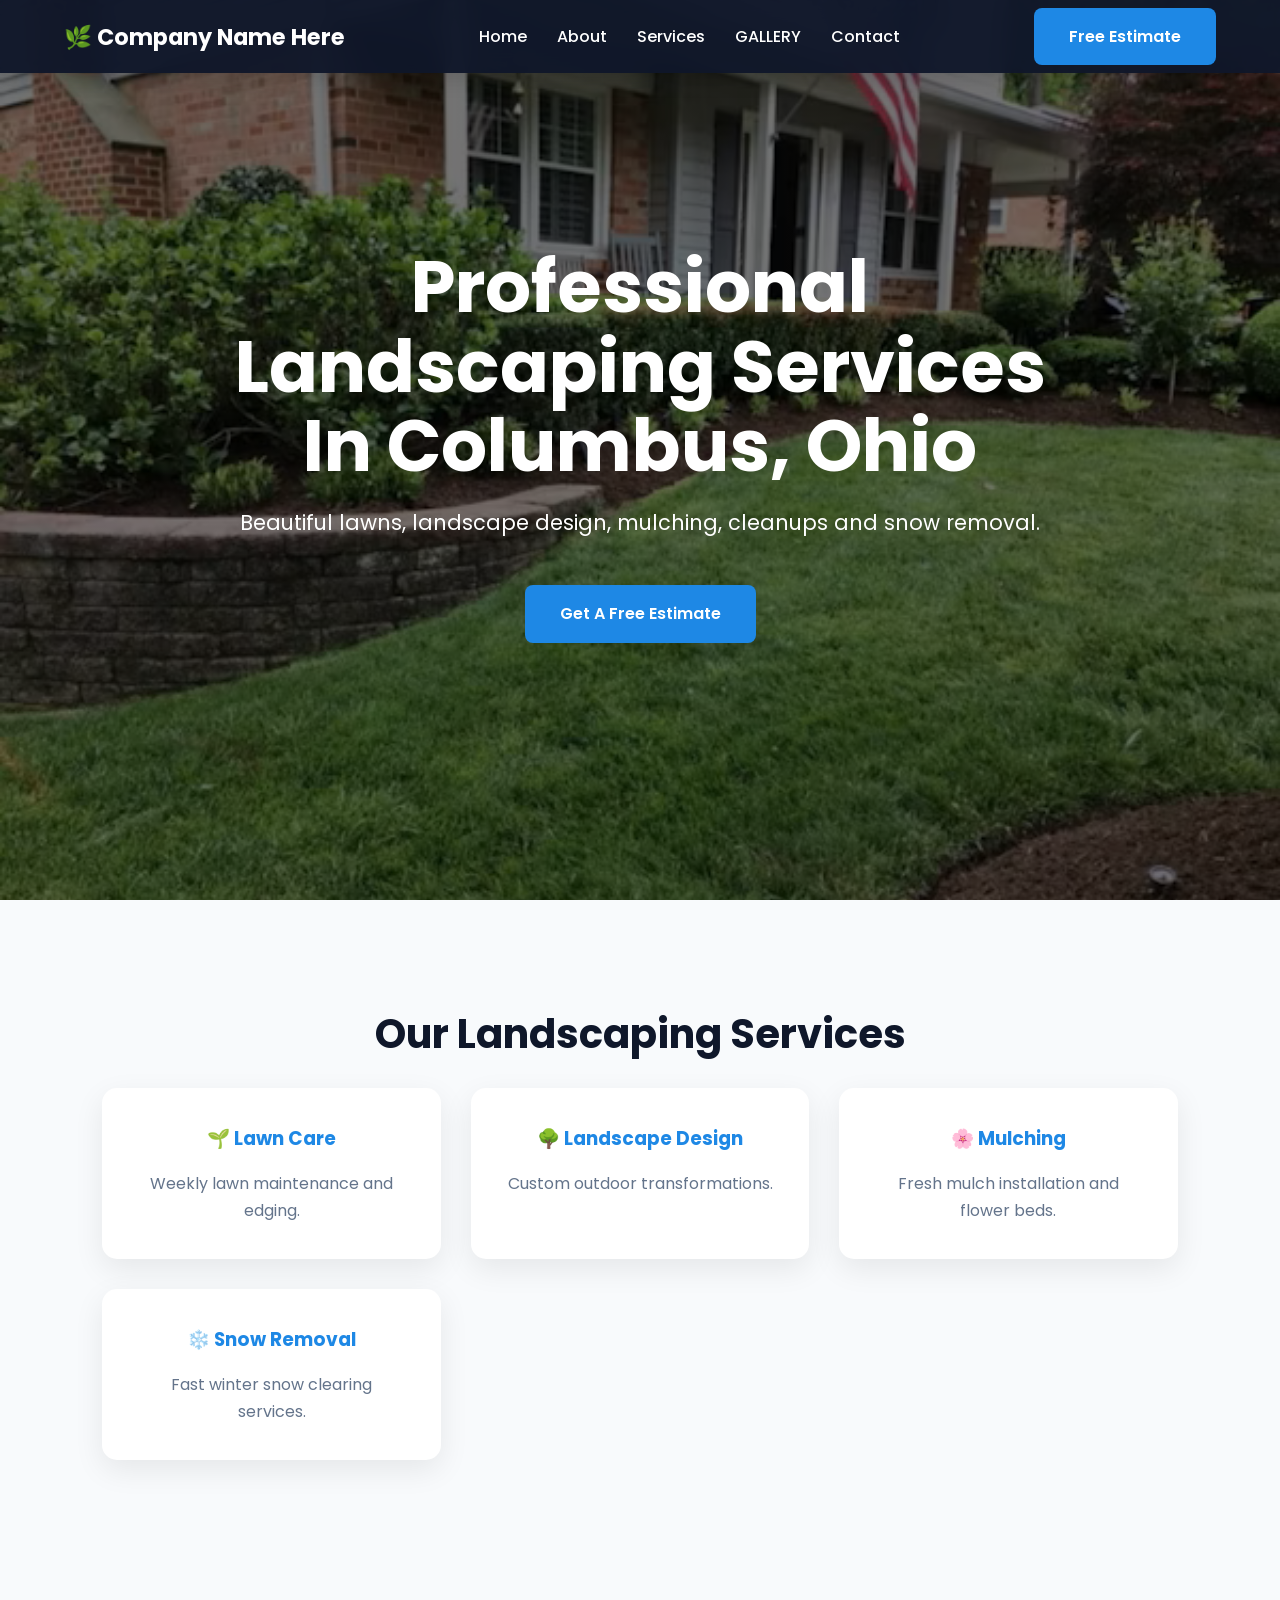
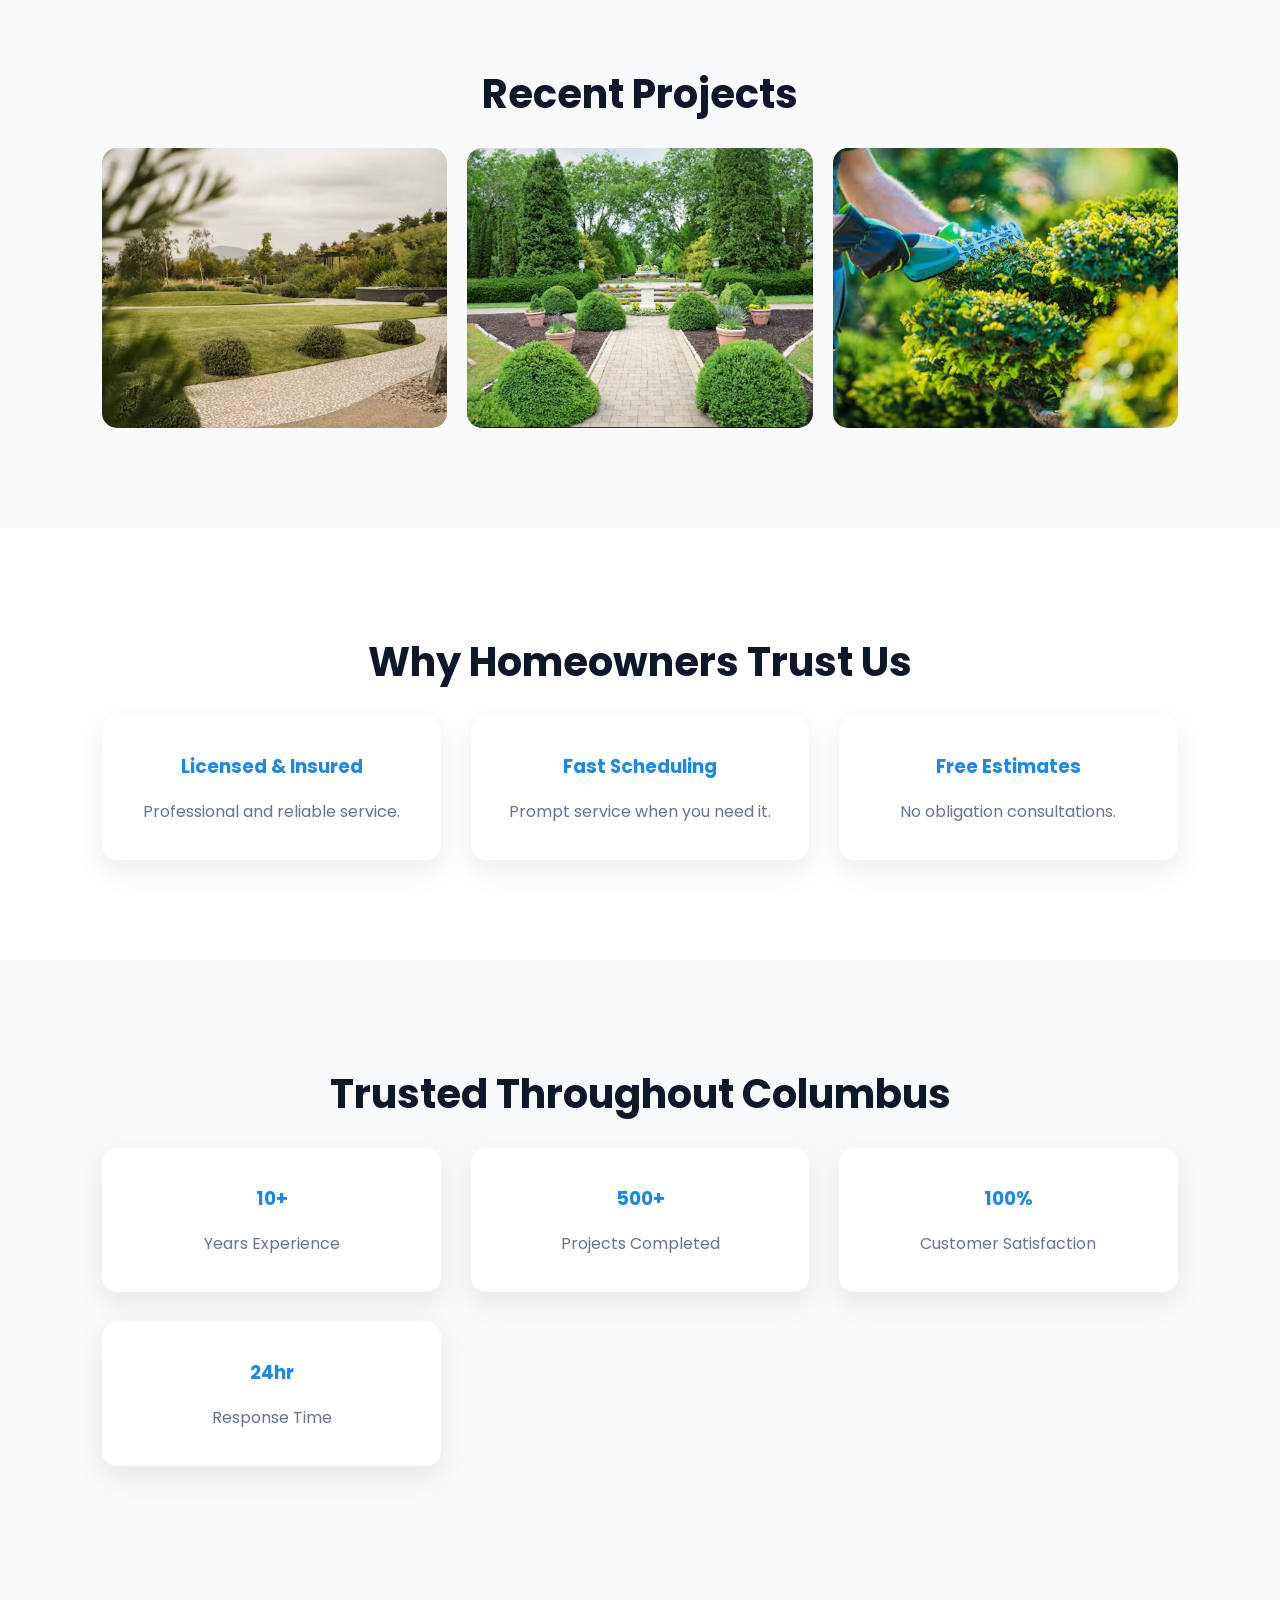
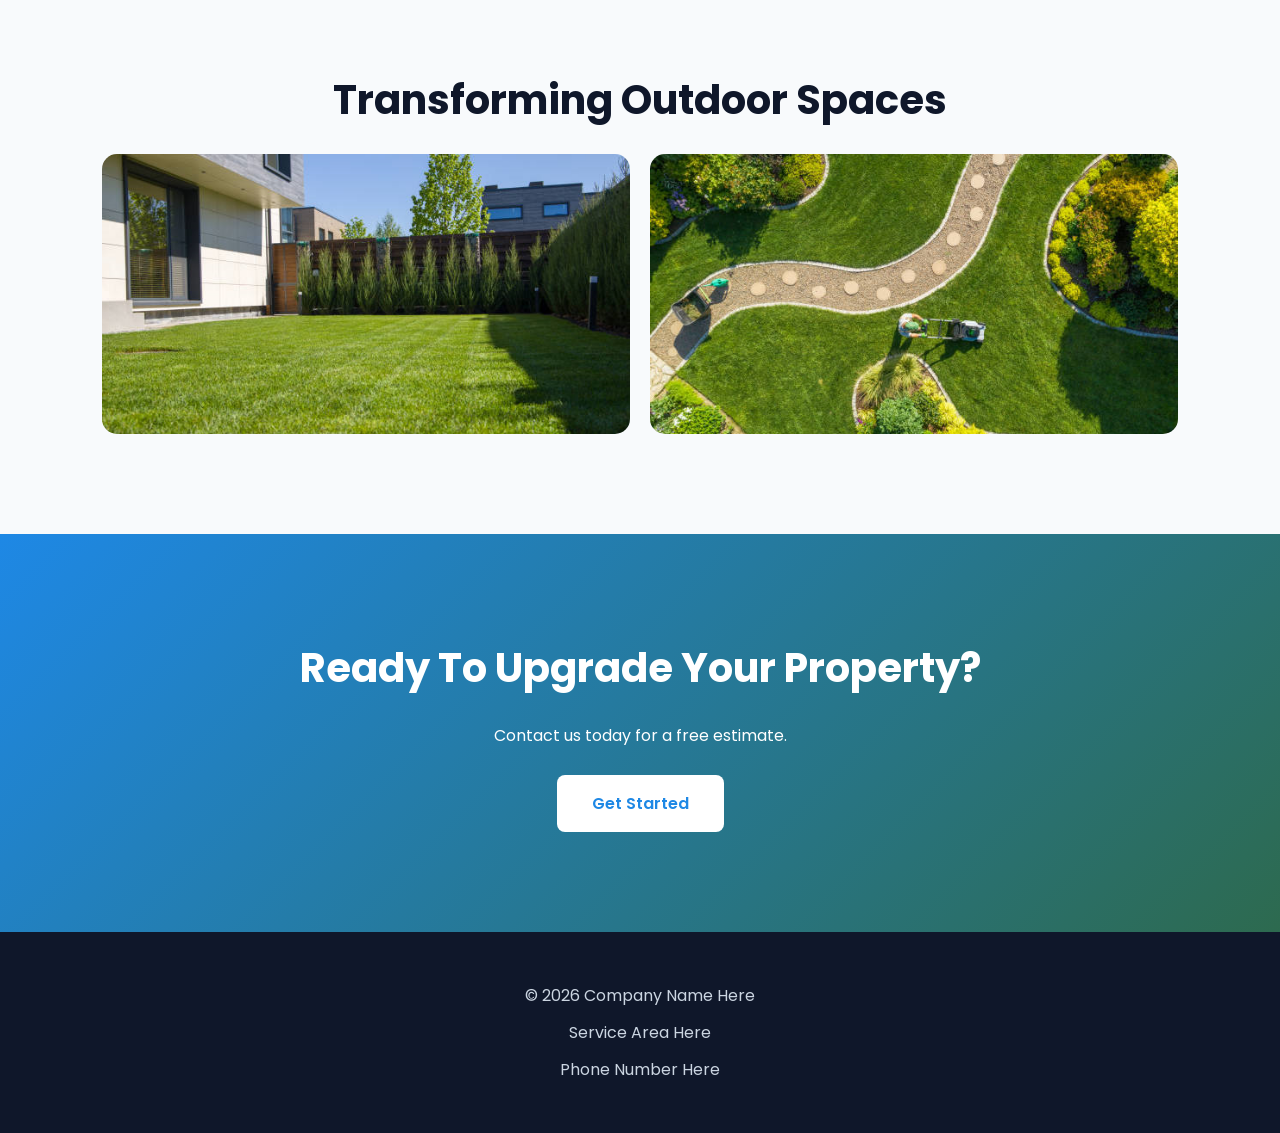
==== commit 1e6d6e1d: "Update index.html" ====
--- a/index.html
+++ b/index.html
@@ -23,7 +23,7 @@
         <li><a href="index.html">Home</a></li>
         <li><a href="about.html">About</a></li>
         <li><a href="services.html">Services</a></li>
-        <li><a href="gallery.html">recent projects</a></li>
+        <li><a href="gallery.html">GALLERY</a></li>
         <li><a href="contact.html">Contact</a></li>
     </ul>
 
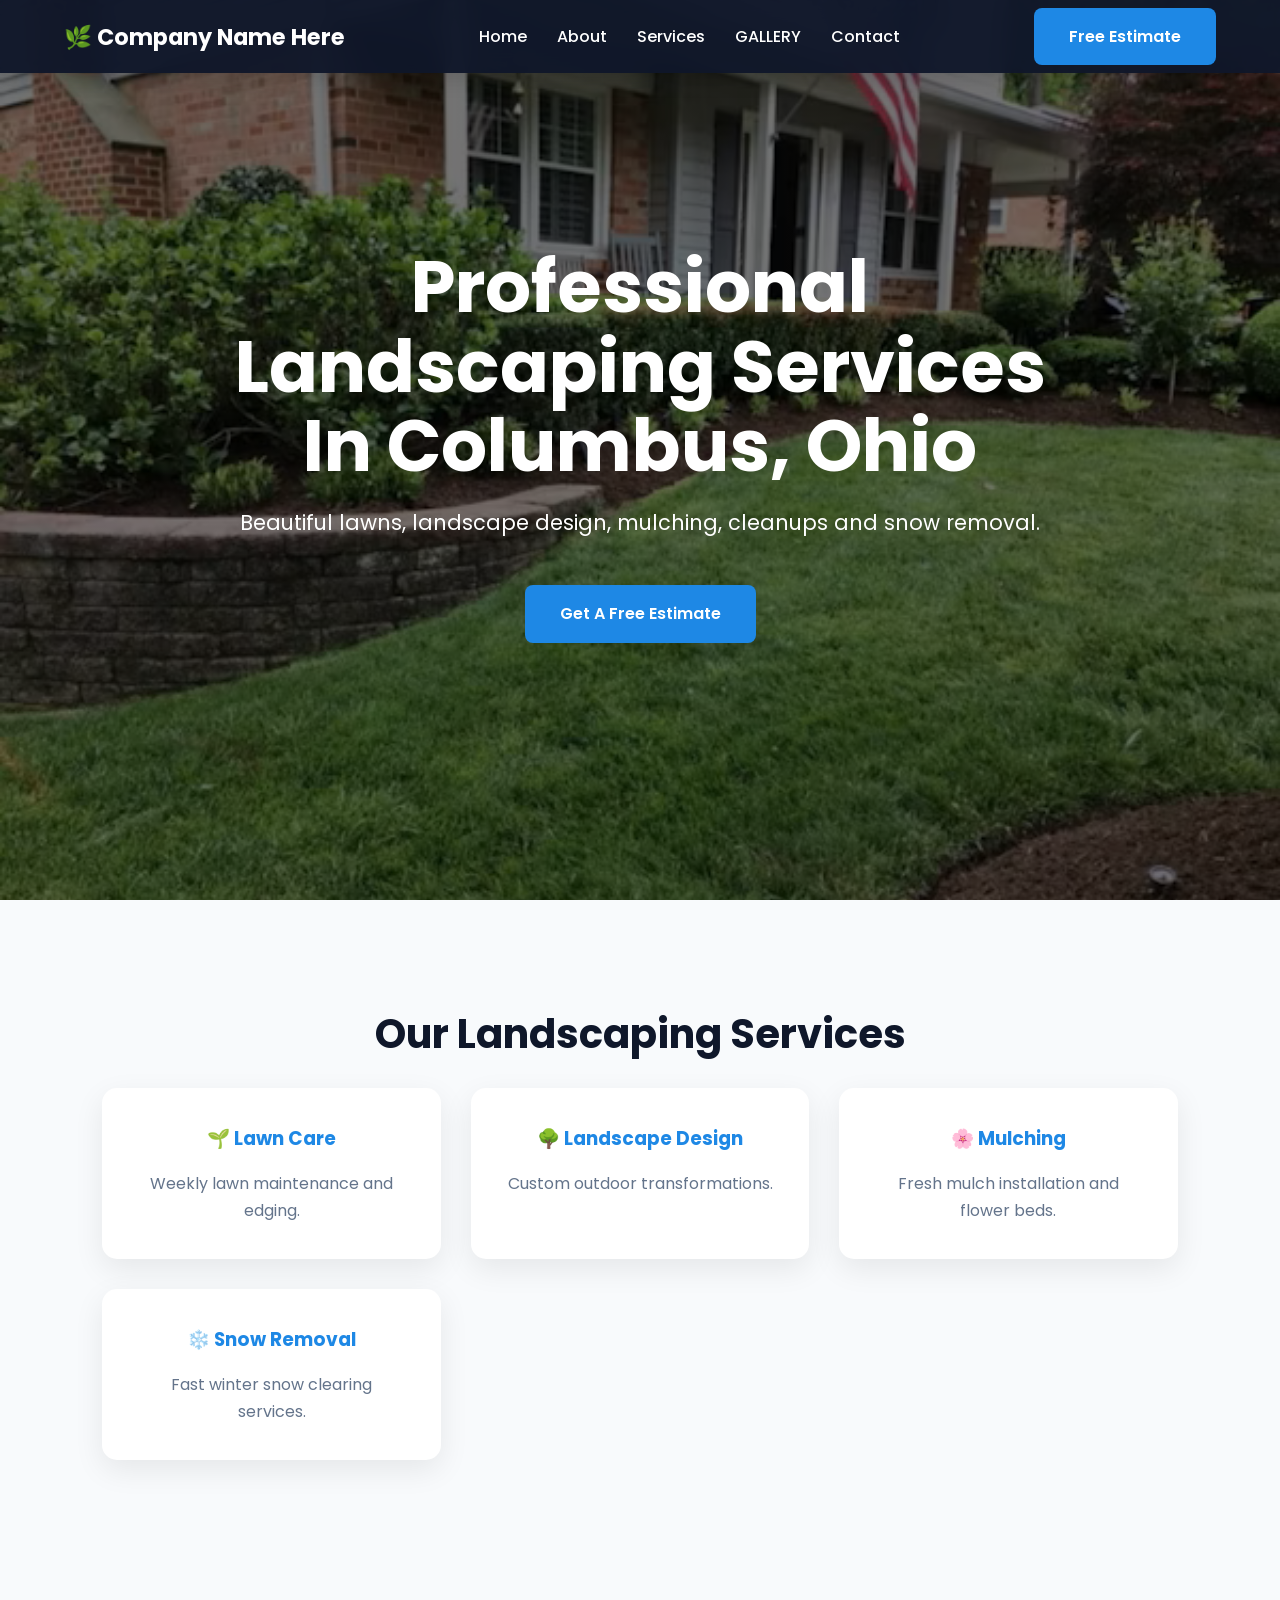
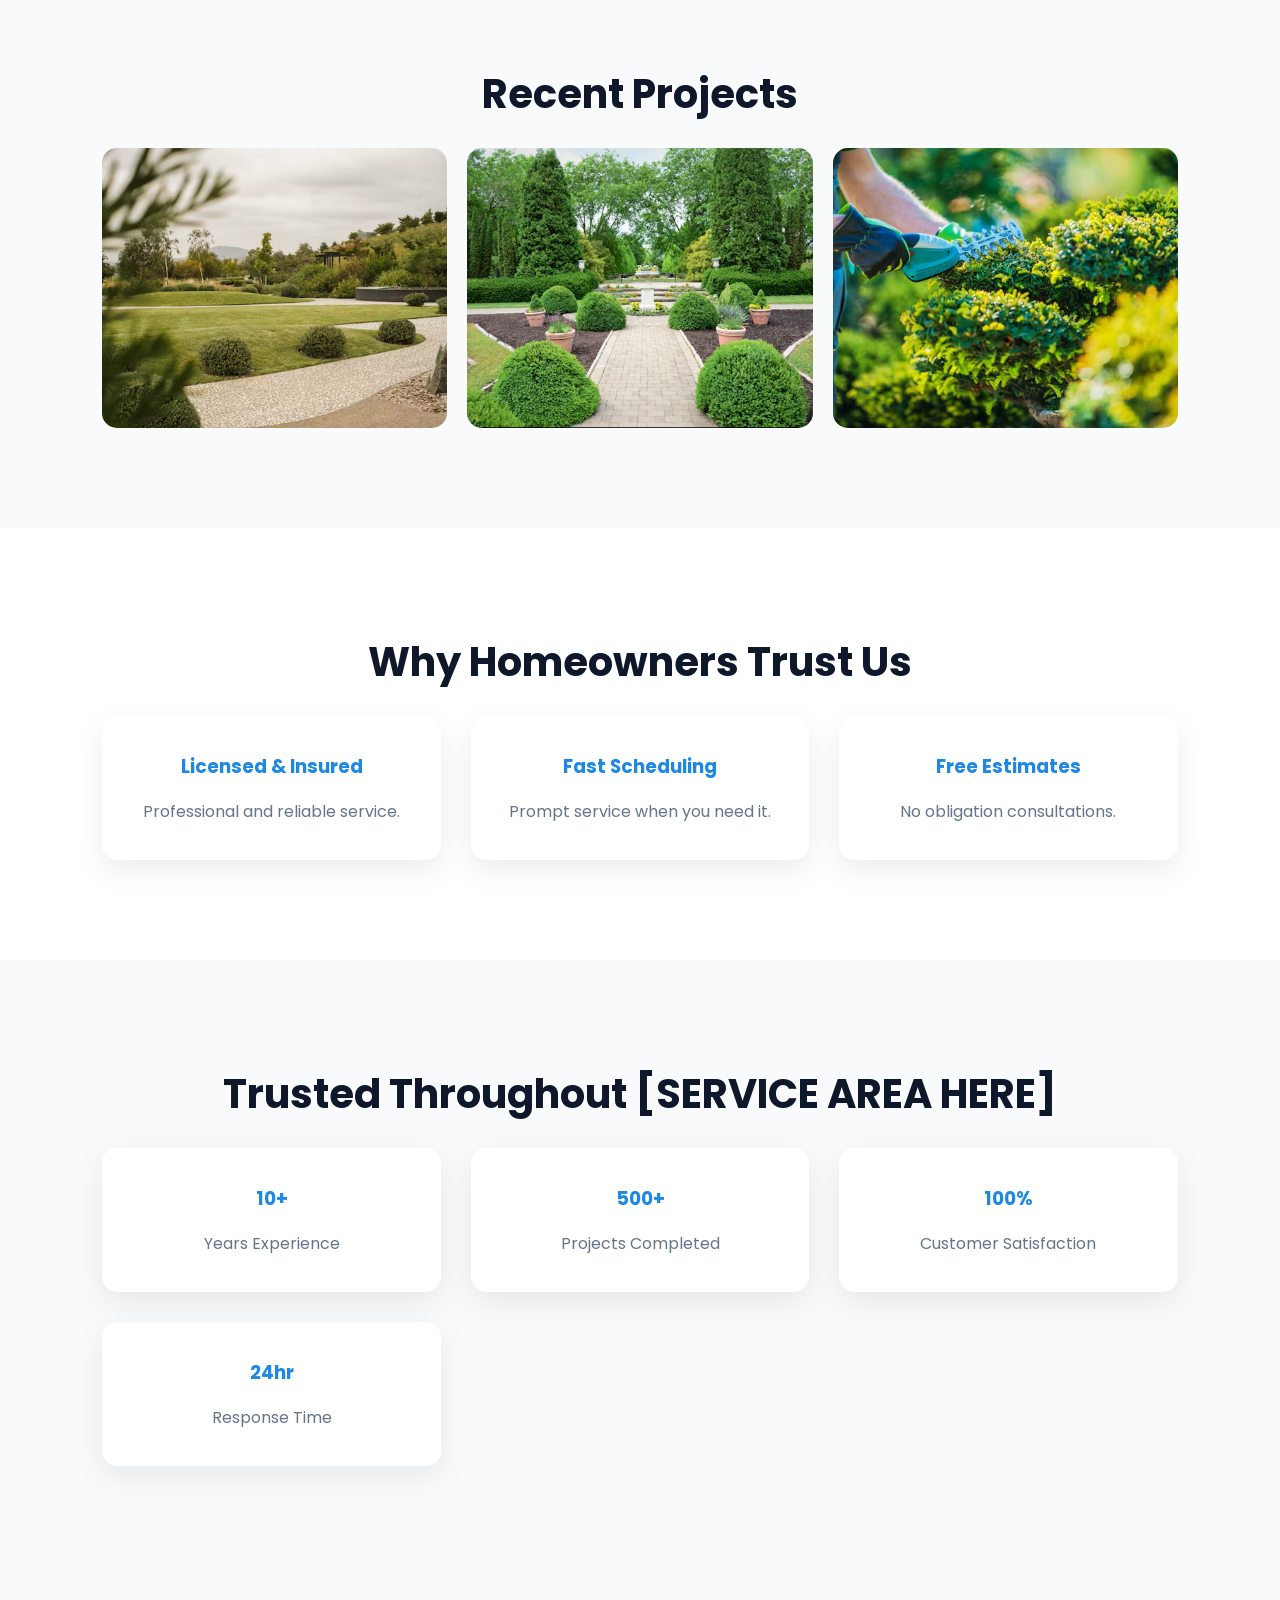
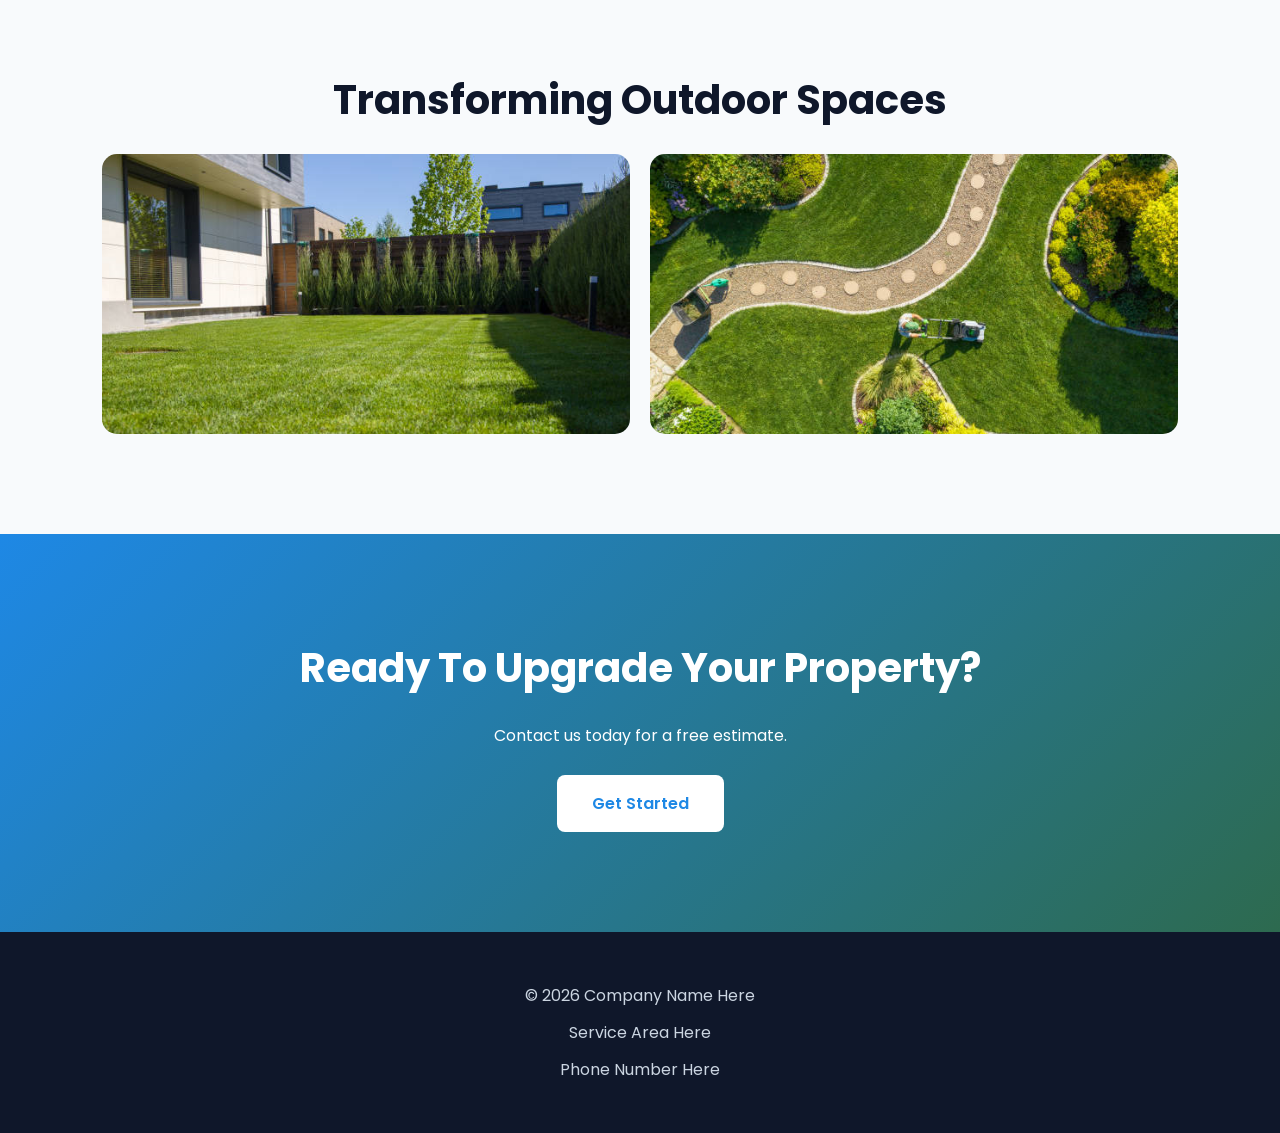
==== commit f8507dbb: "Fix HTML formatting and restore original content" ====
--- a/index.html
+++ b/index.html
@@ -120,7 +120,7 @@
 </section>
 <section class="stats">
 
-<h2>Trusted Throughout Columbus</h2>
+<h2>Trusted Throughout [SERVICE AREA HERE]</h2>
 
 <div class="cards">
 
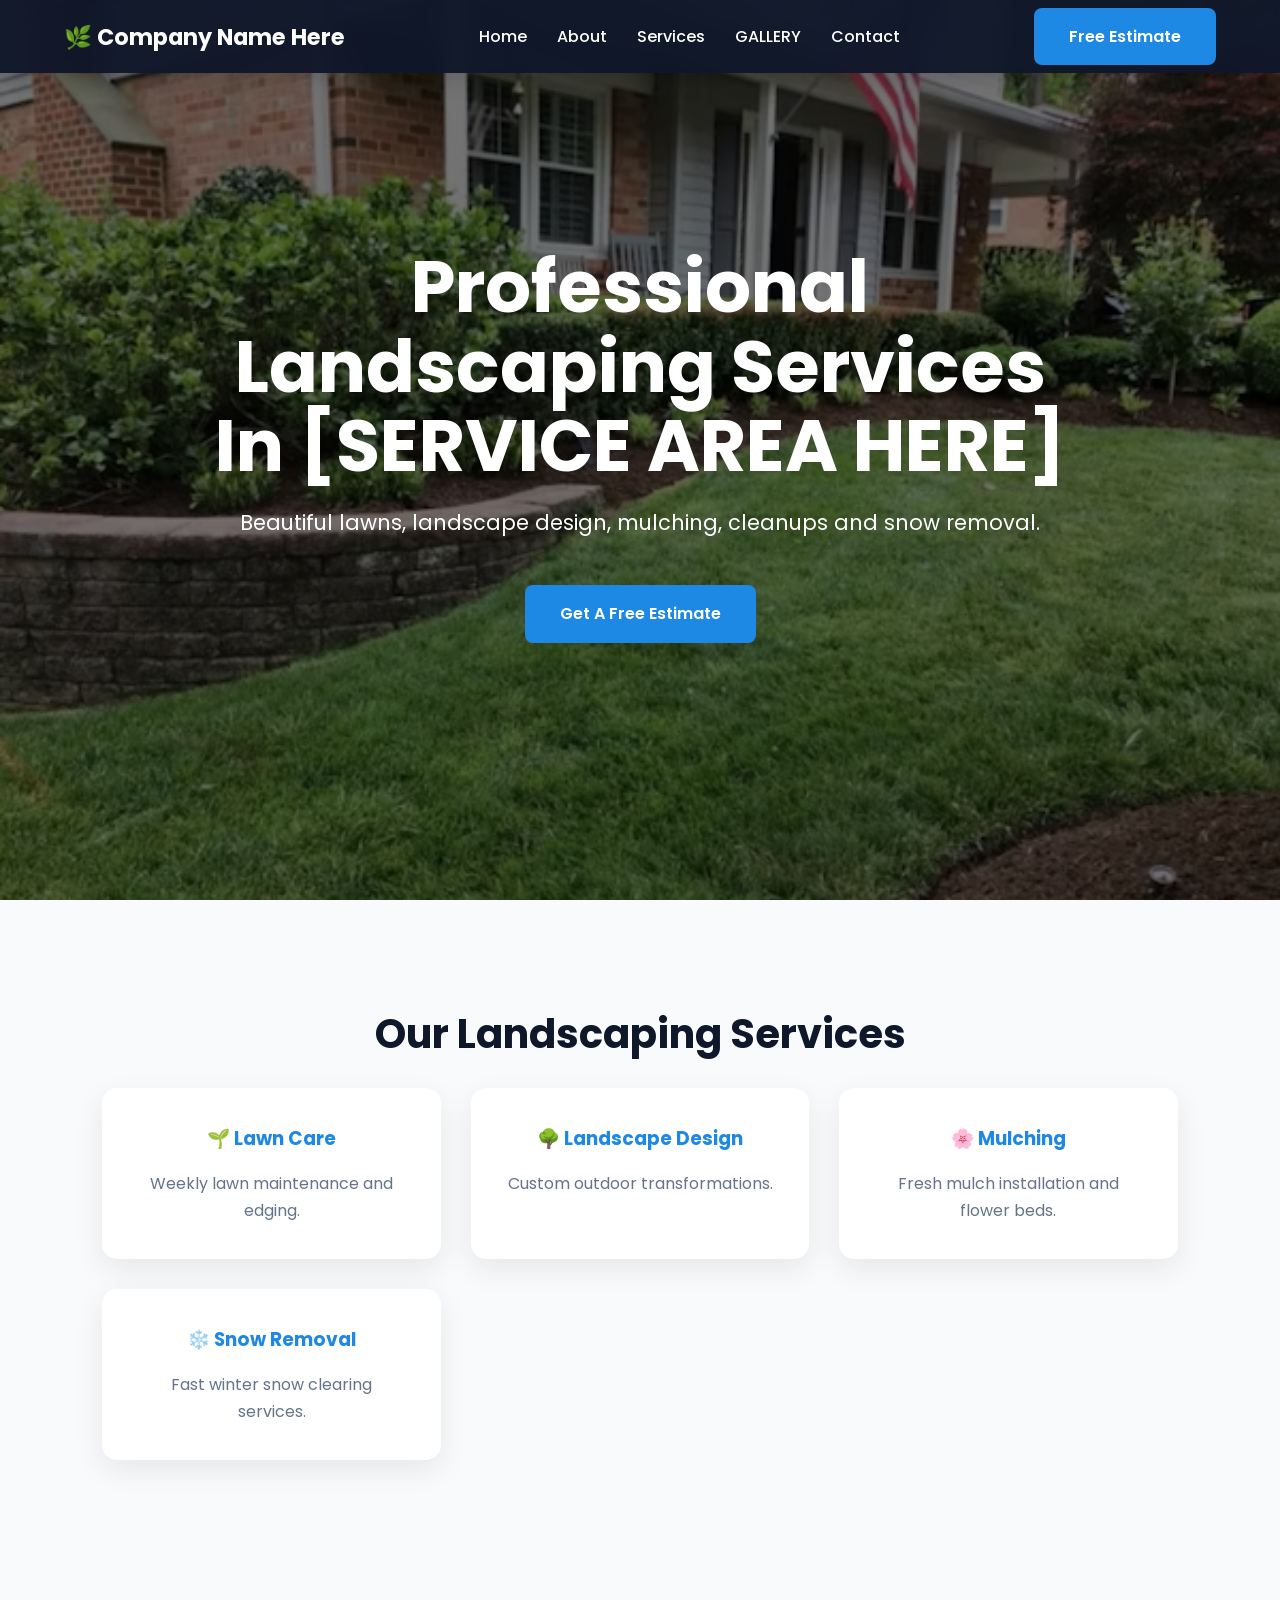
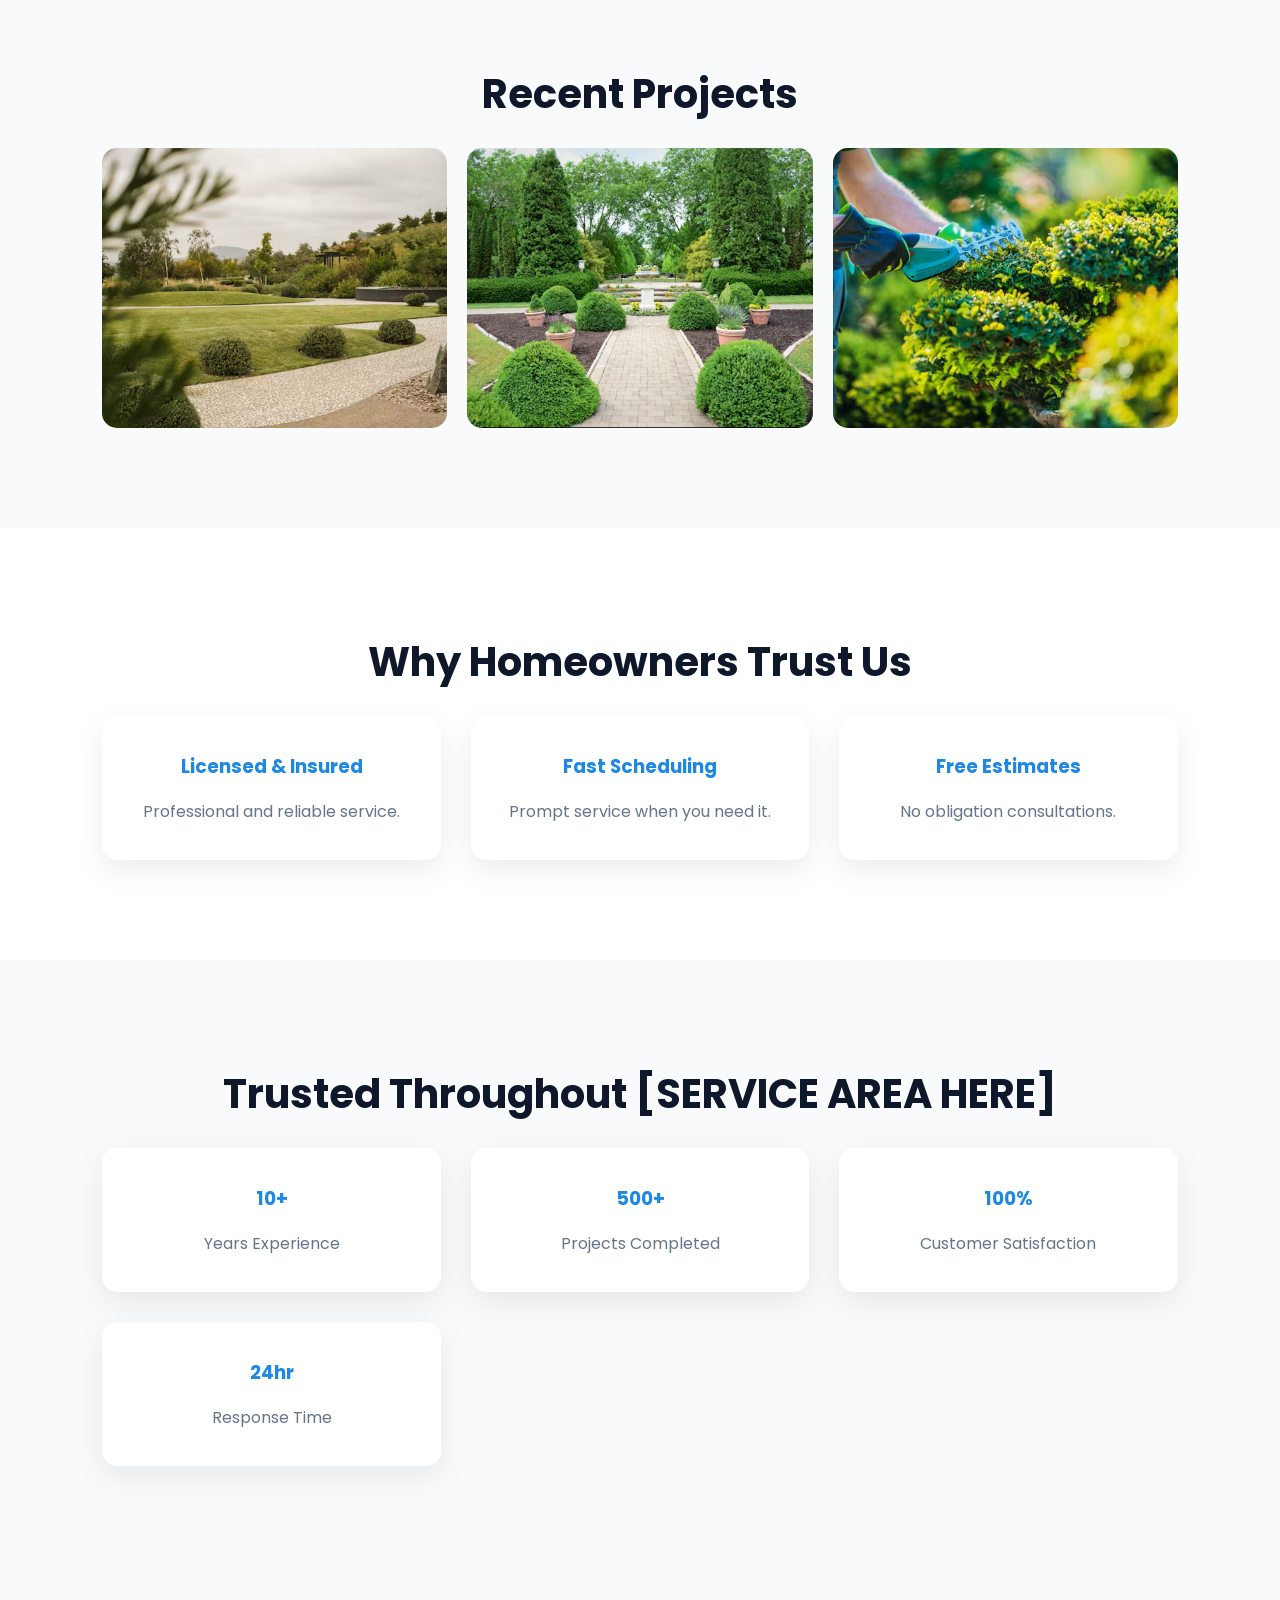
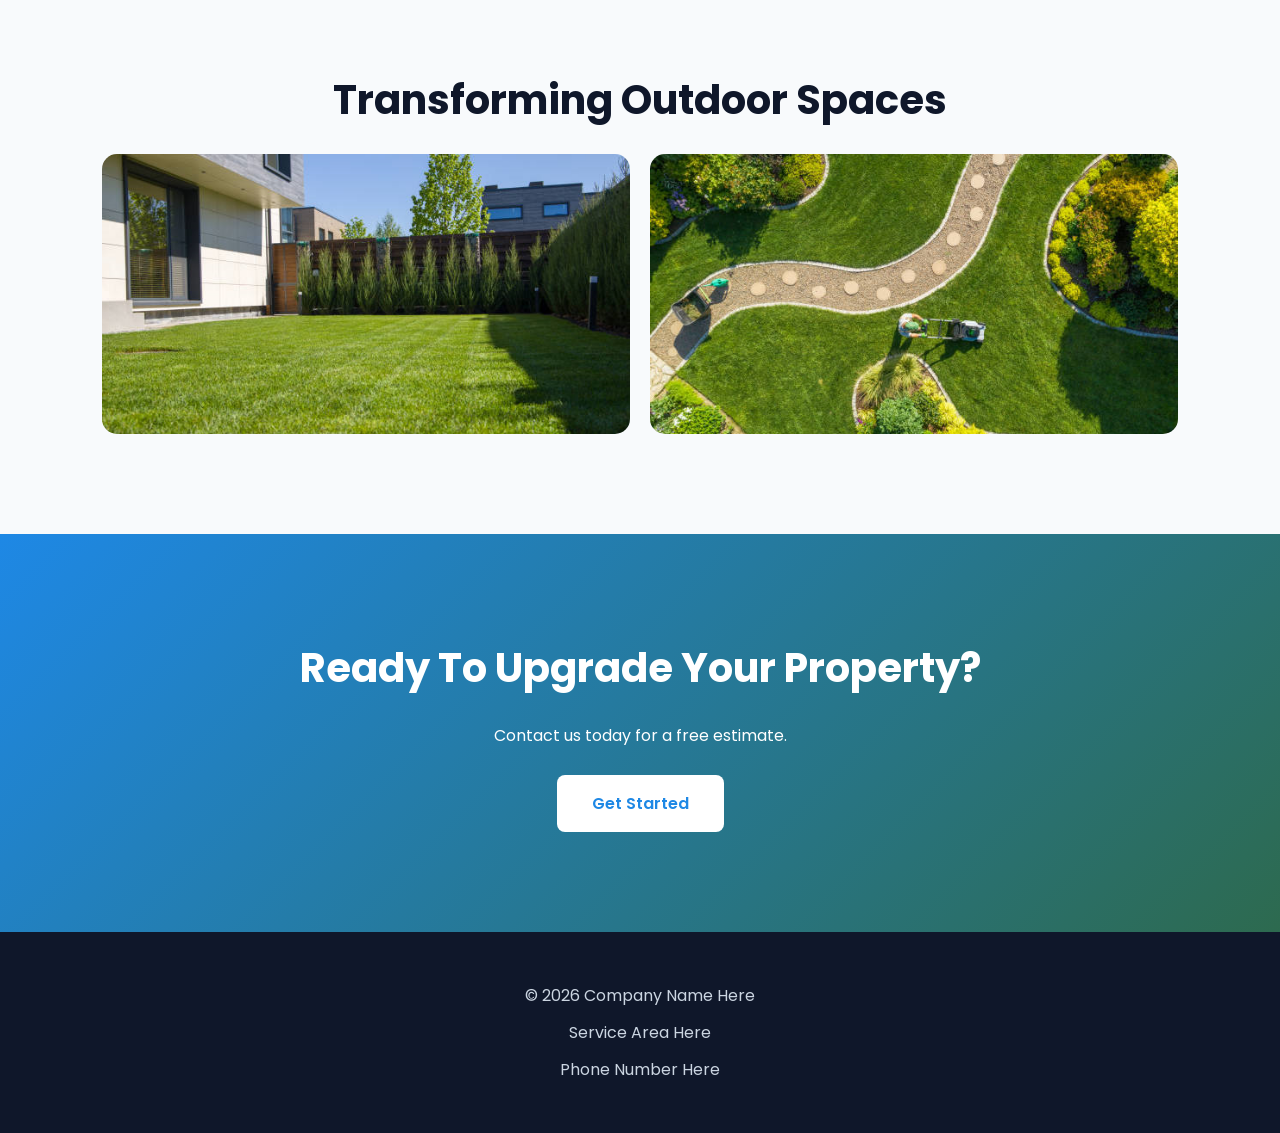
==== commit bbcd55ec: "Update index.html" ====
--- a/index.html
+++ b/index.html
@@ -37,7 +37,7 @@
 
         <h1>
             Professional Landscaping Services
-            In Columbus, Ohio
+            In [SERVICE AREA HERE]
         </h1>
 
         <p>
